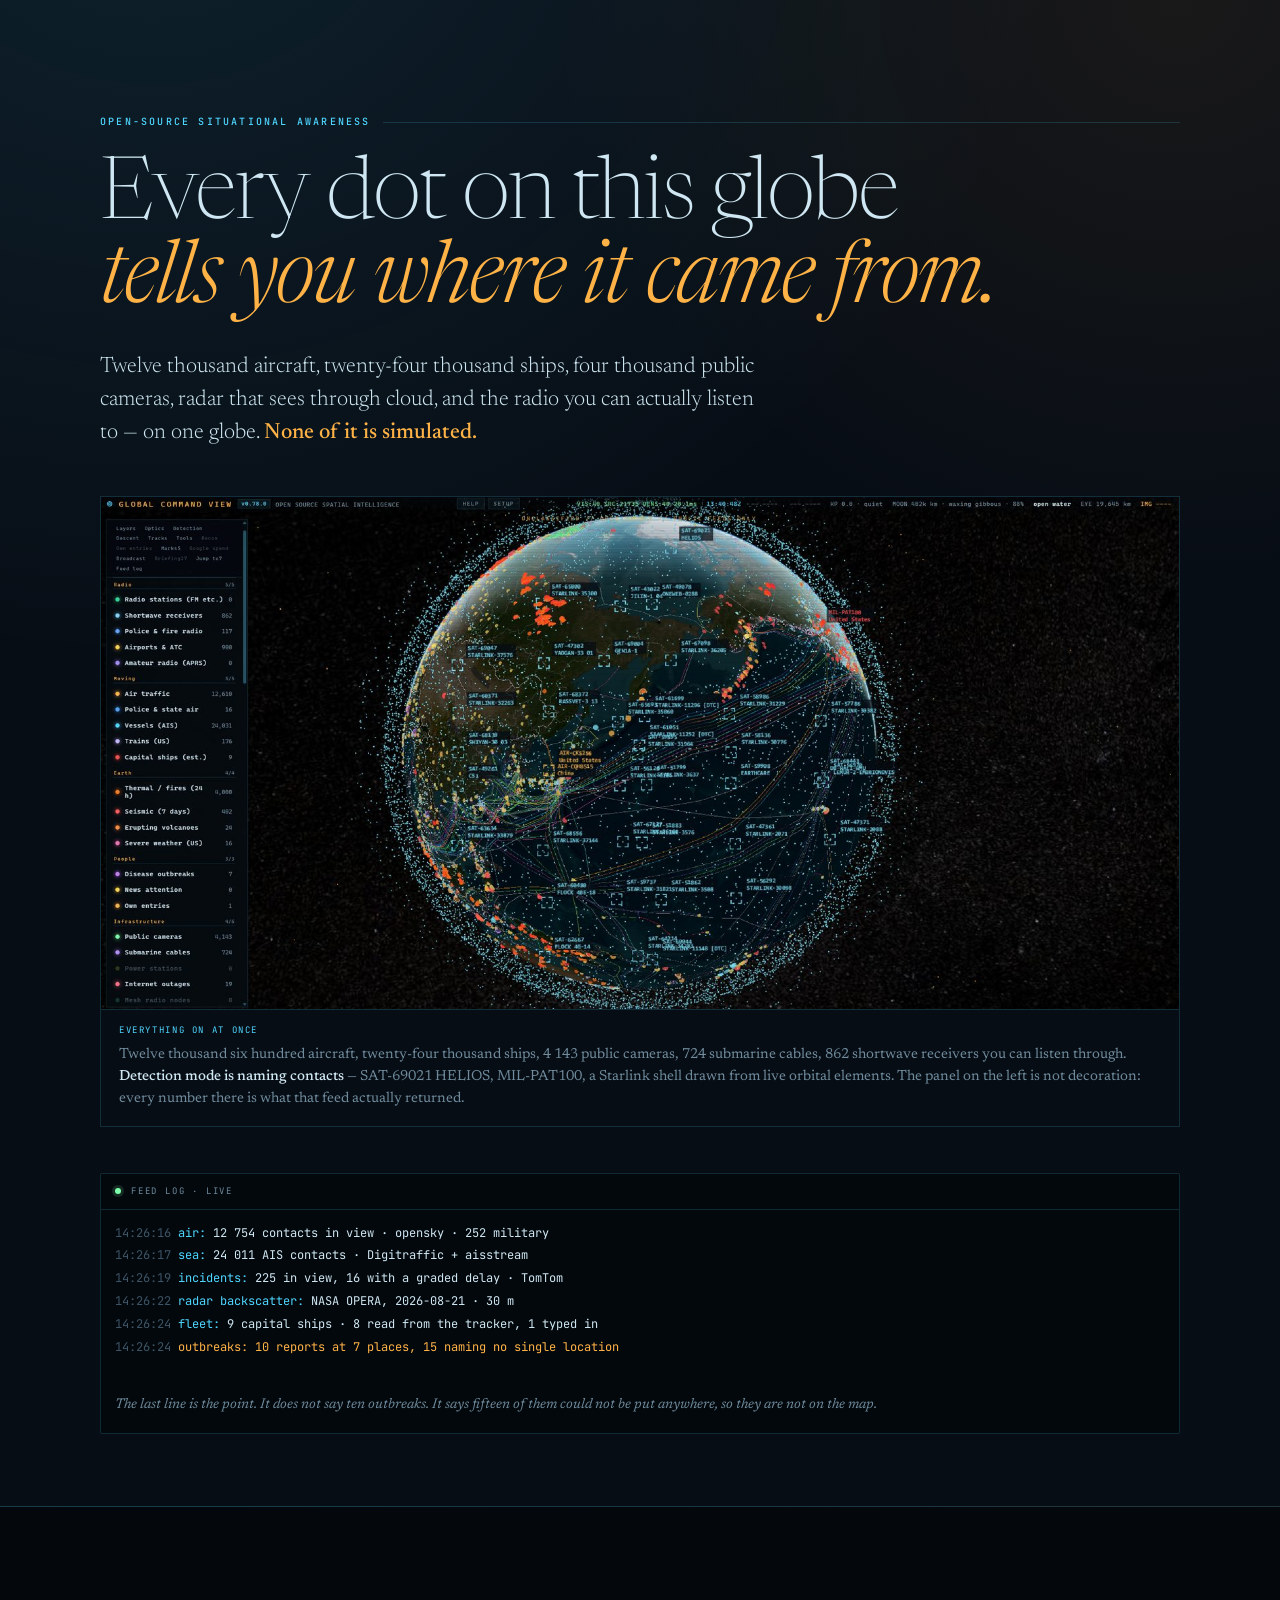
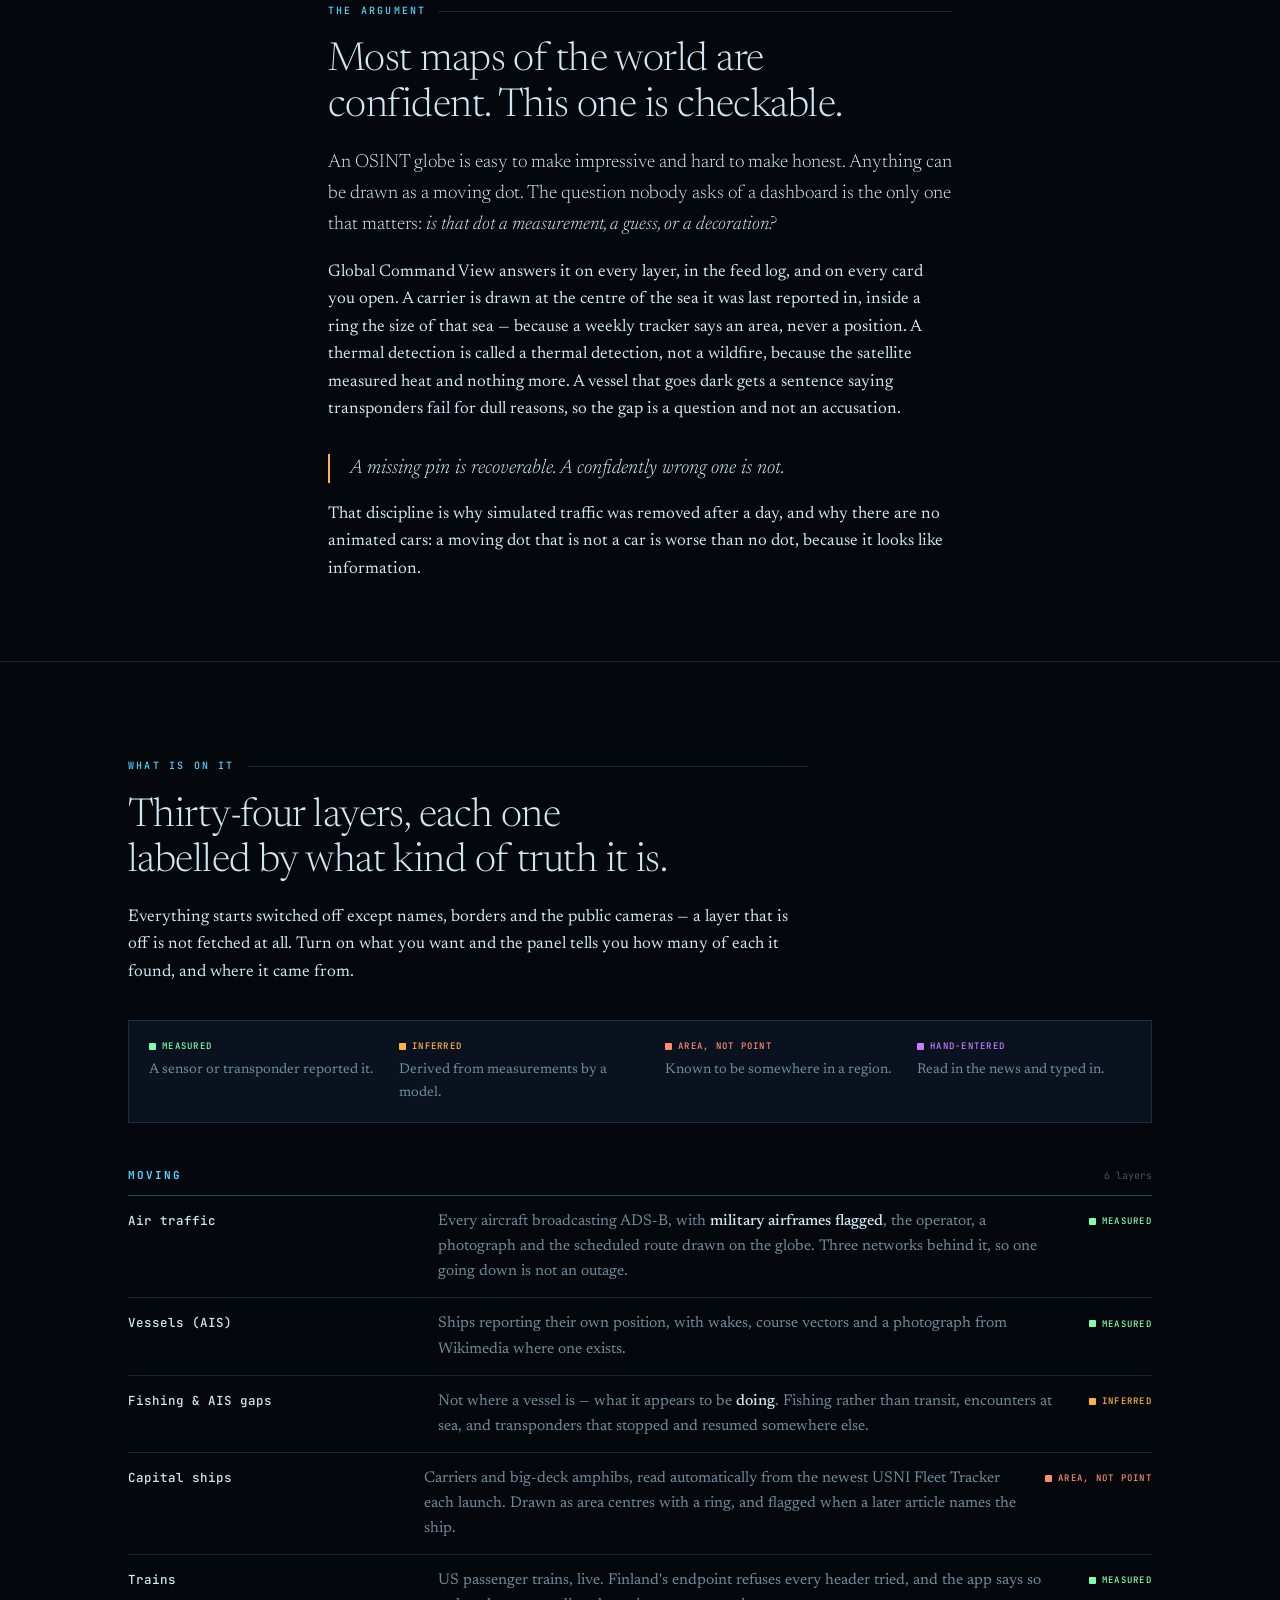
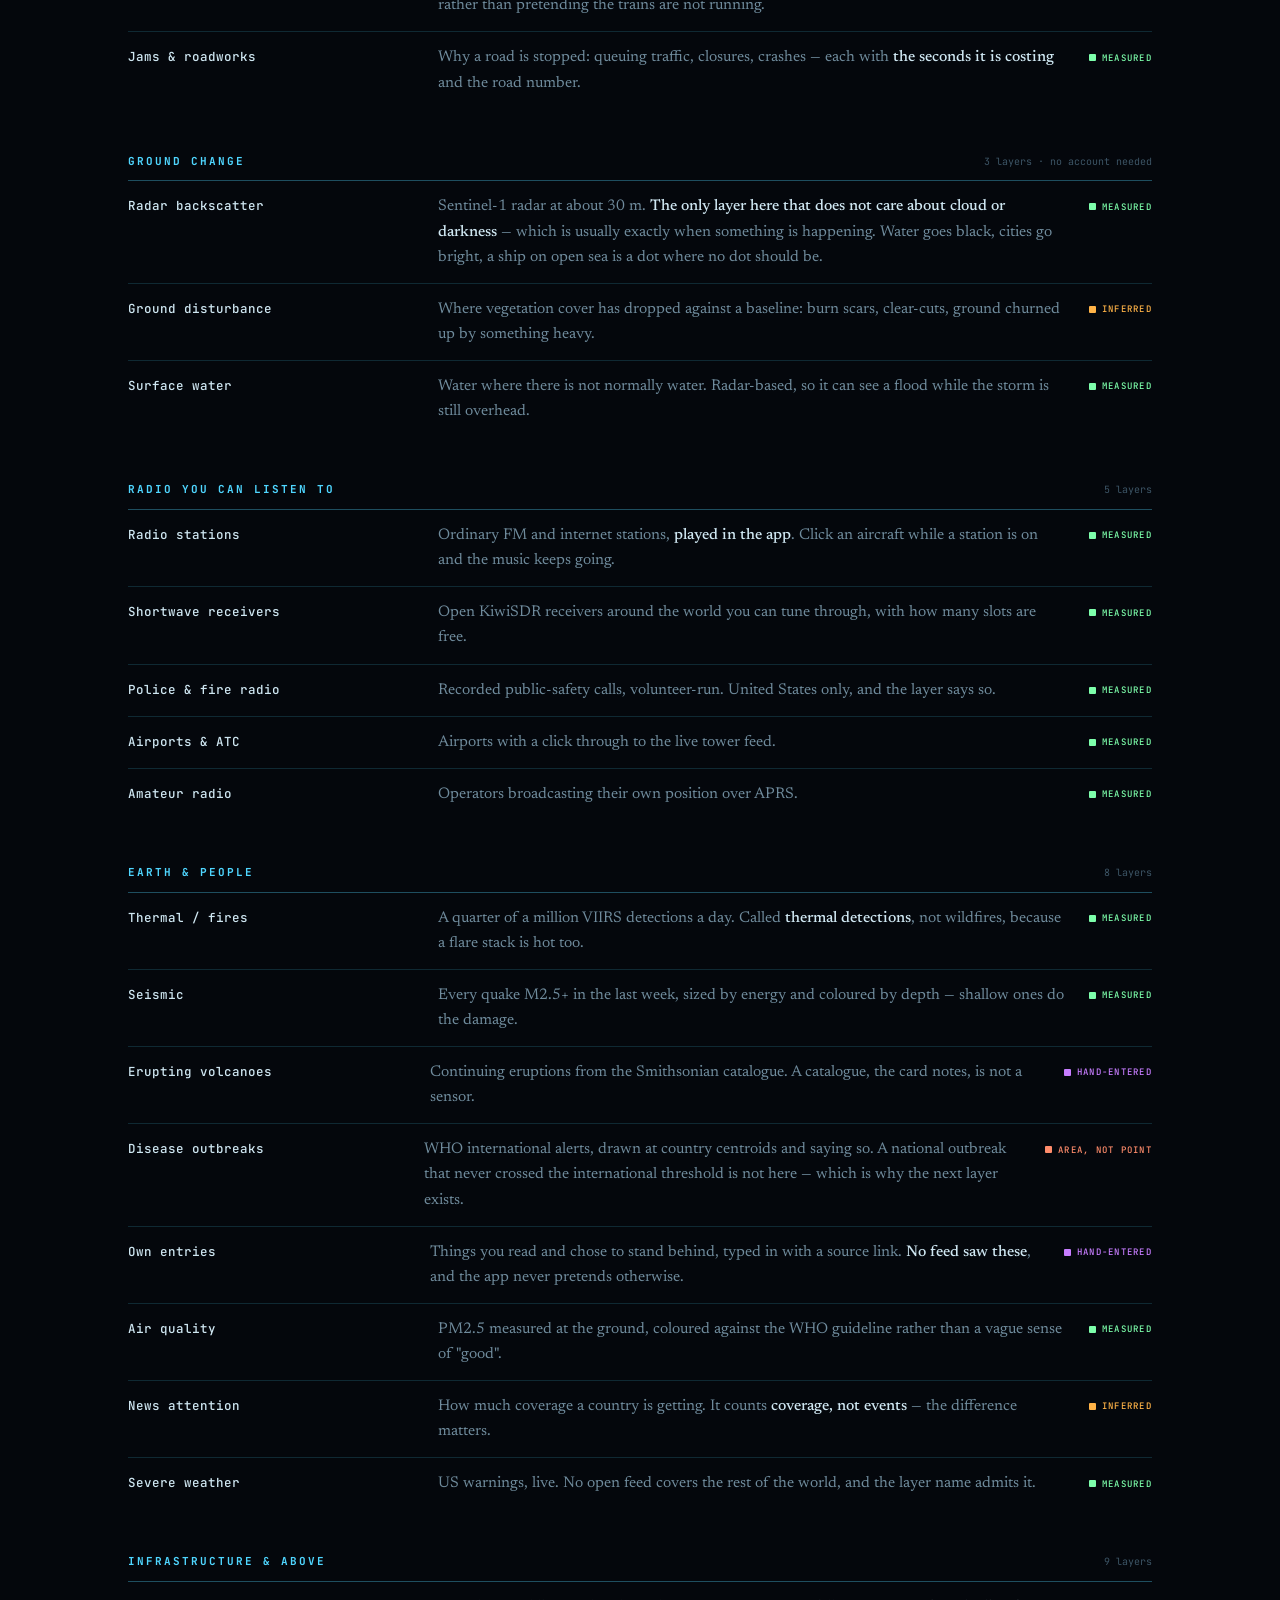
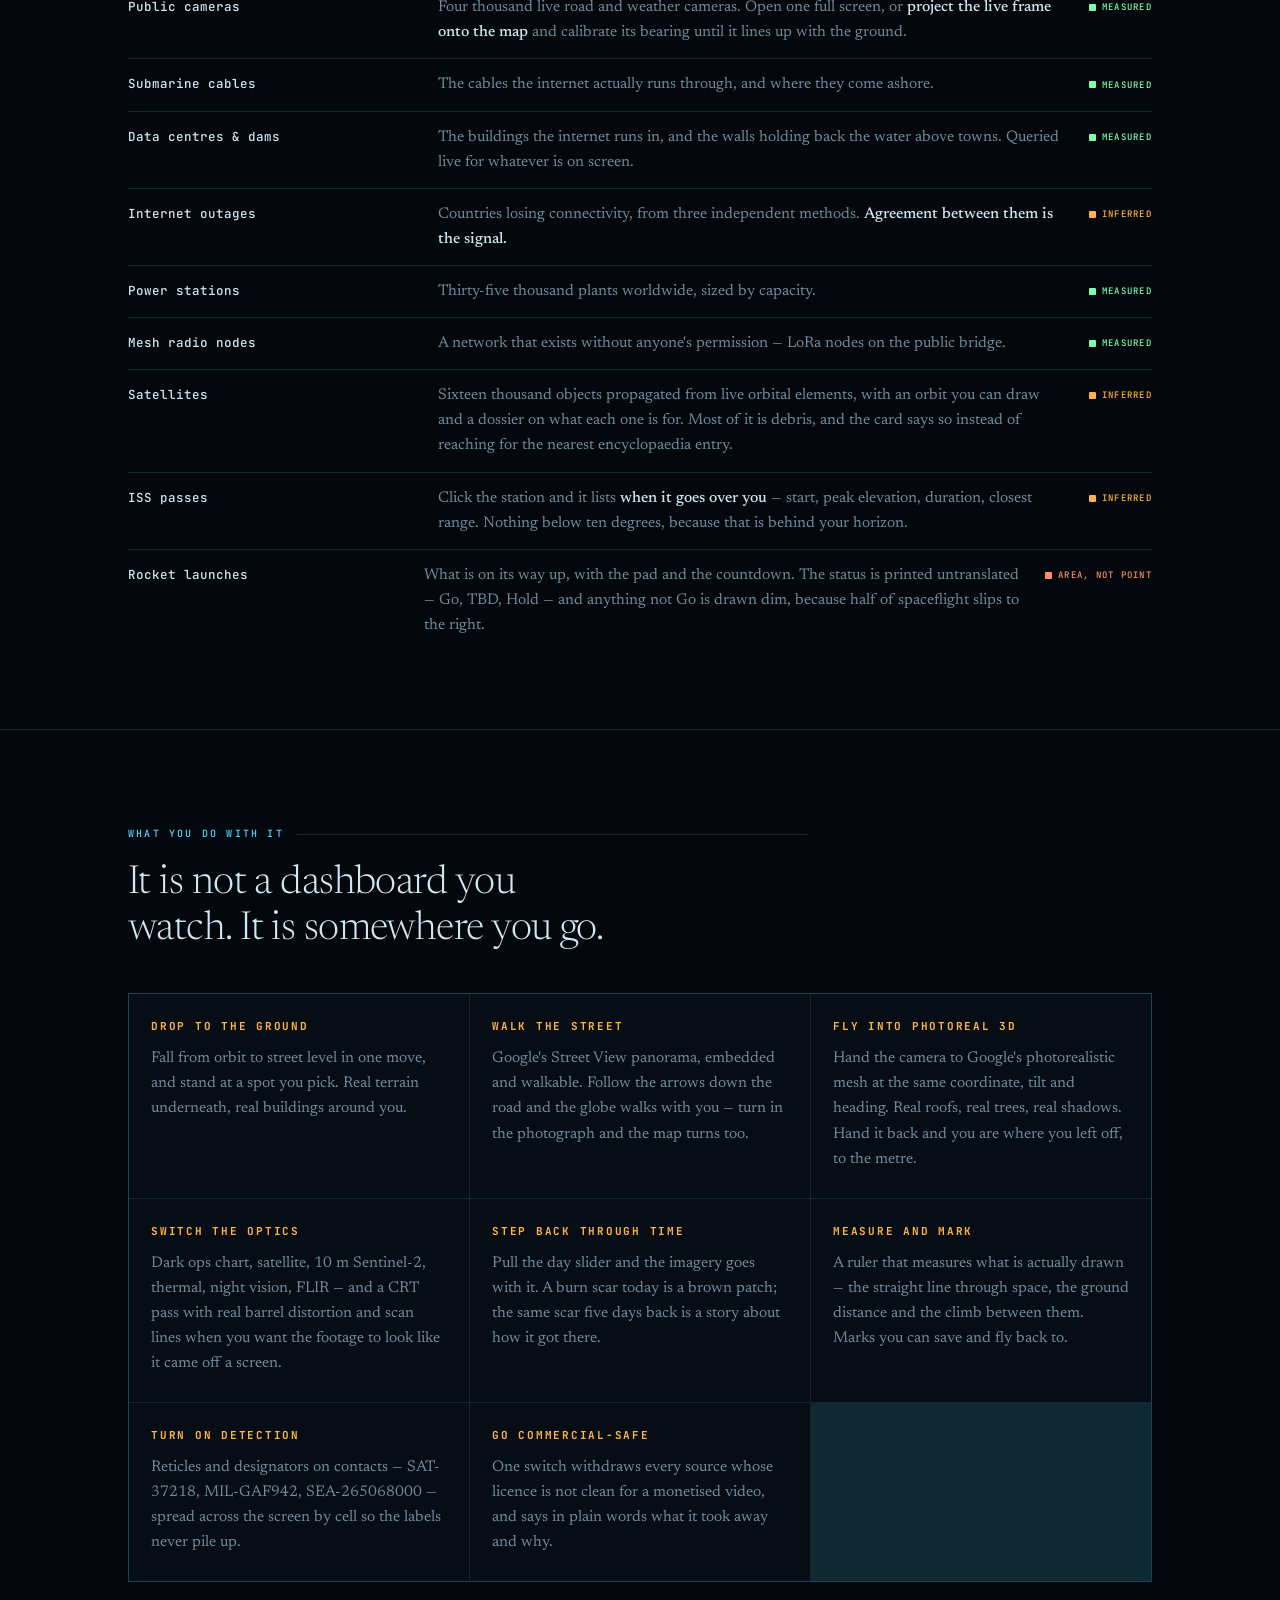
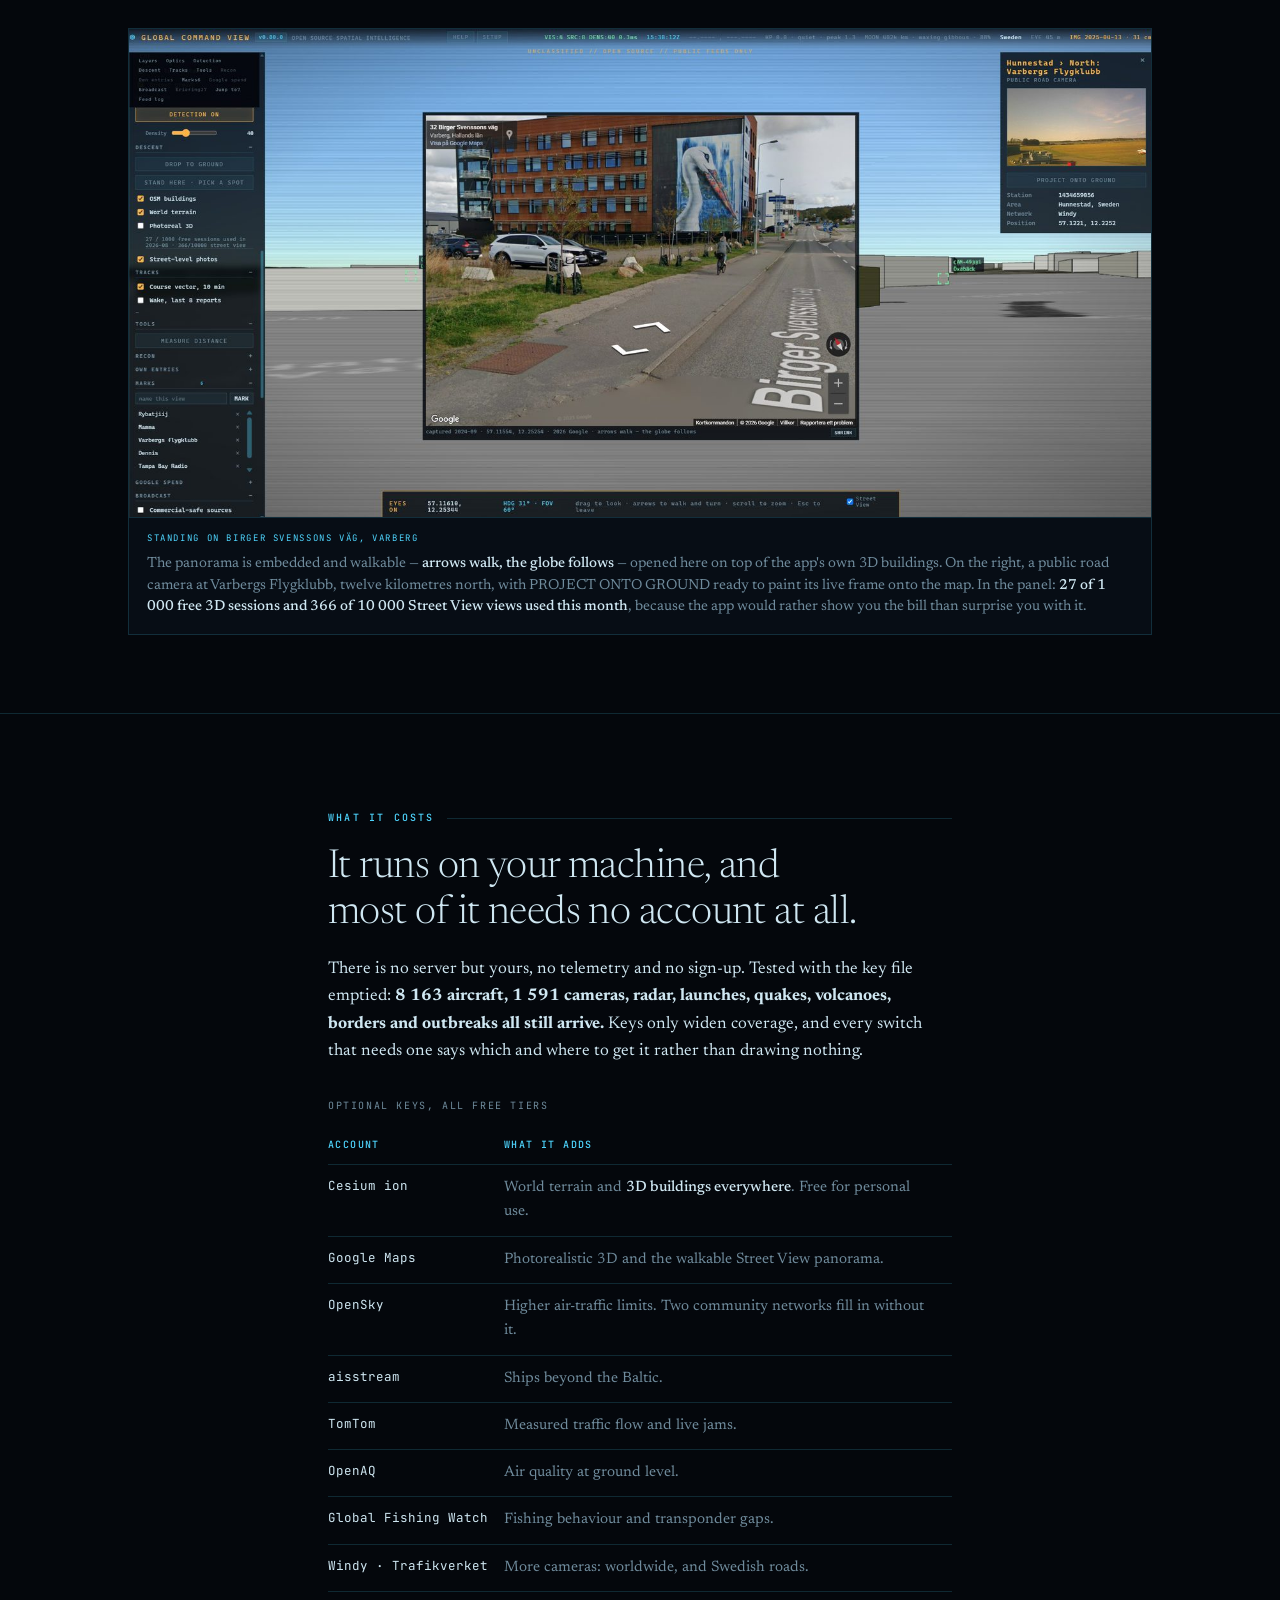
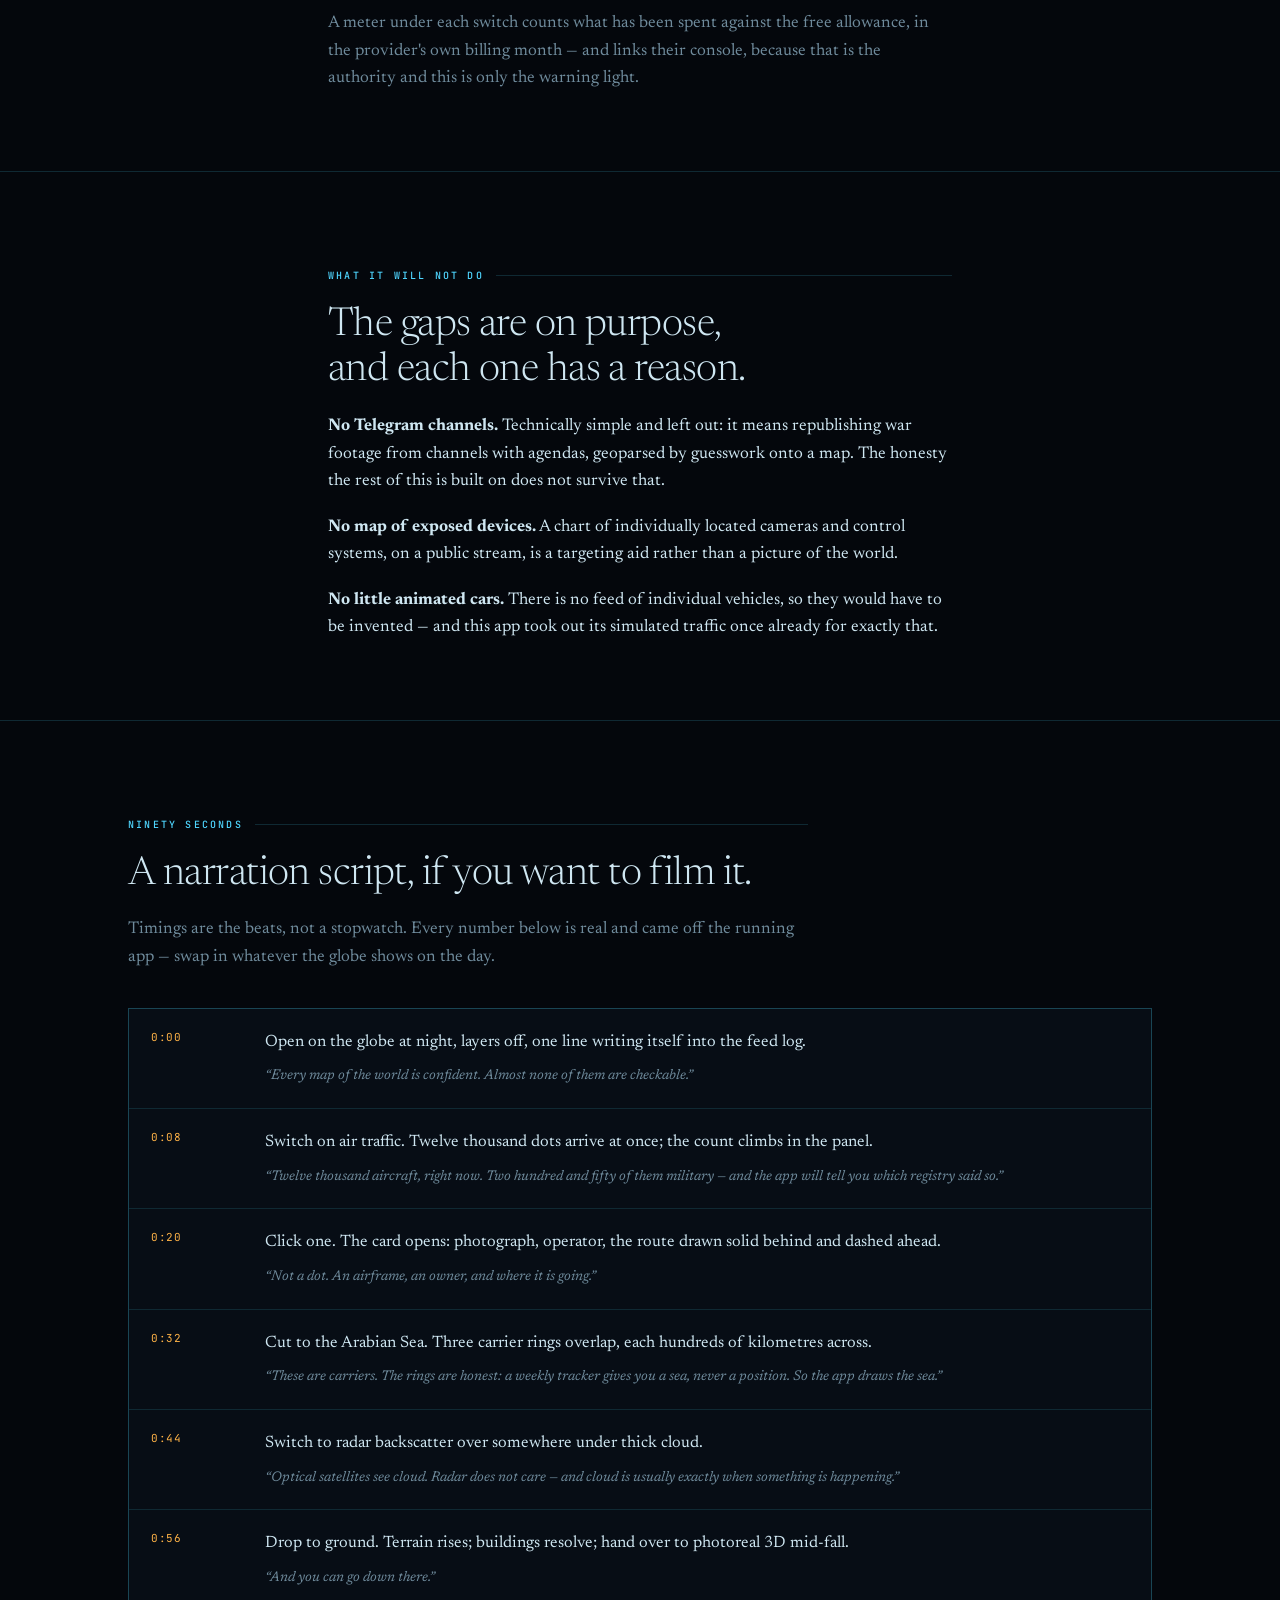
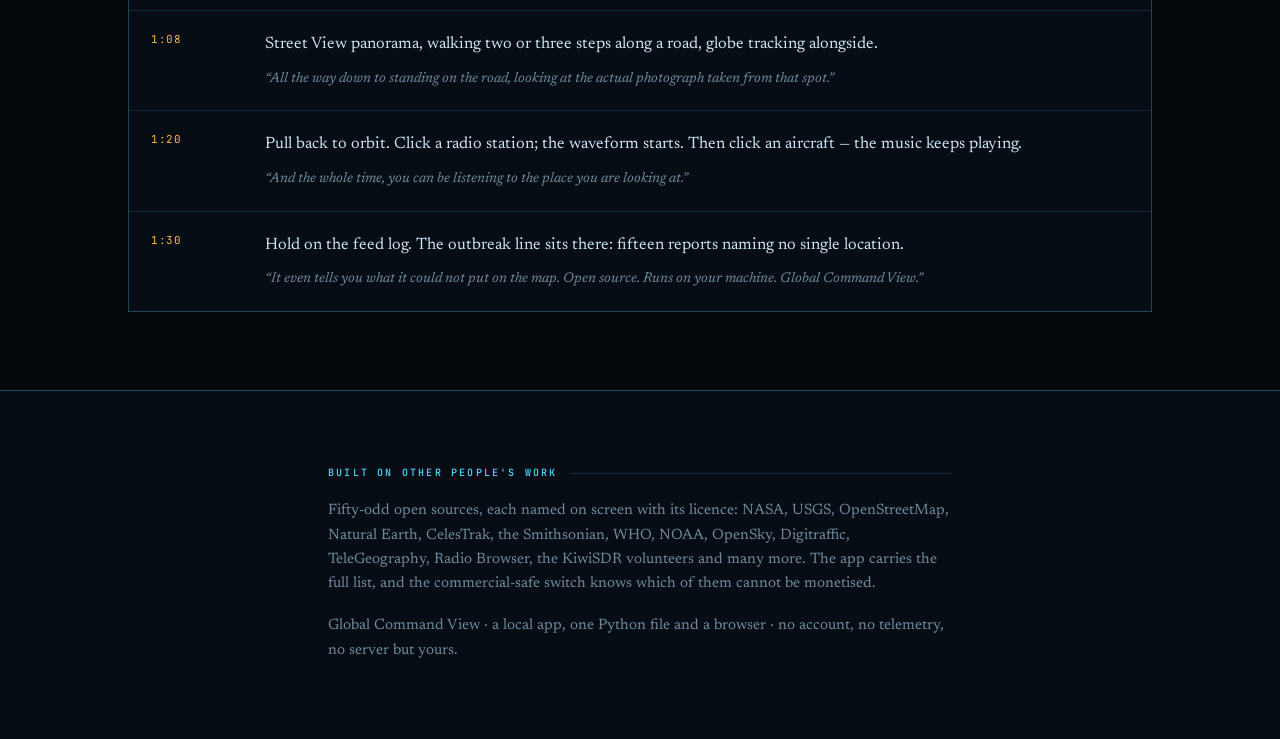
==== Global Command View.html @ ce60579c "Point the About tab at the page beside it The description used to live one folder up. It does not an" ====
<!doctype html>
<html lang="en">
<head>
<meta charset="utf-8">
<meta name="viewport" content="width=device-width, initial-scale=1">
<title>Global Command View</title>
<link rel="preconnect" href="https://fonts.googleapis.com">
<link rel="preconnect" href="https://fonts.gstatic.com" crossorigin>
<link rel="stylesheet" href="https://fonts.googleapis.com/css2?family=JetBrains+Mono:wght@400;500;700&family=Newsreader:ital,opsz,wght@0,6..72,200;0,6..72,400;0,6..72,500;1,6..72,300&display=swap">

<style>
  /* The app's own tokens. This page is the product's voice, so it inherits the
     product's palette rather than inventing one beside it. Deliberately a single
     dark world: Global Command View is a console, and a light rendering of it
     would be a picture of something else. Every colour is painted explicitly, so
     the page holds on any host ground. */
  :root {
    --bg:      #04070c;
    --ground:  #070d15;
    --panel:   #0a1220;
    --ink:     #cfe7f2;
    --dim:     #6f8b9c;
    --faint:   #3d5566;
    --amber:   #ffb347;
    --cyan:    #4fd6ff;
    --line:    rgba(79, 214, 255, 0.16);
    --line-hi: rgba(79, 214, 255, 0.34);

    /* Provenance, which is the whole argument of the app and so of this page. */
    --measured: #7dffab;
    --inferred: #ffb347;
    --estimate: #ff8c6b;
    --typed:    #c77dff;

    --mono: "JetBrains Mono", "SF Mono", Consolas, monospace;
    --serif: "Newsreader", Georgia, "Times New Roman", serif;

    --col: 68ch;
  }

  *, *::before, *::after { box-sizing: border-box; }

  body {
    margin: 0;
    background: var(--bg);
    color: var(--ink);
    font-family: var(--serif);
    font-size: 17px;
    line-height: 1.62;
    -webkit-font-smoothing: antialiased;
  }

  .wrap { max-width: 1080px; margin: 0 auto; padding: 0 28px; }
  .col  { max-width: var(--col); }

  a { color: var(--cyan); text-decoration-color: var(--line-hi); text-underline-offset: 3px; }
  a:focus-visible, button:focus-visible {
    outline: 2px solid var(--amber);
    outline-offset: 3px;
  }

  /* ---------------------------------------------------------------- eyebrow */
  .eyebrow {
    font-family: var(--mono);
    font-size: 10px;
    font-weight: 500;
    letter-spacing: 0.22em;
    text-transform: uppercase;
    color: var(--cyan);
    display: flex;
    align-items: center;
    gap: 12px;
  }
  .eyebrow::after {
    content: "";
    flex: 1;
    height: 1px;
    background: var(--line);
  }

  /* ------------------------------------------------------------------- hero */
  header.hero {
    border-bottom: 1px solid var(--line);
    background:
      radial-gradient(120% 90% at 12% -10%, rgba(79, 214, 255, 0.10), transparent 60%),
      radial-gradient(90% 70% at 92% 0%, rgba(255, 179, 71, 0.07), transparent 55%),
      var(--ground);
  }
  .hero-inner { padding: 96px 0 72px; }

  h1 {
    font-family: var(--serif);
    font-weight: 200;
    font-size: clamp(44px, 8vw, 86px);
    line-height: 0.98;
    letter-spacing: -0.022em;
    margin: 26px 0 0;
    text-wrap: balance;
    color: var(--ink);
  }
  h1 em {
    font-style: italic;
    font-weight: 300;
    color: var(--amber);
  }
  .standfirst {
    margin: 26px 0 0;
    max-width: 56ch;
    font-size: clamp(18px, 2.2vw, 22px);
    font-weight: 300;
    line-height: 1.5;
    color: var(--ink);
  }
  .standfirst strong { font-weight: 500; color: var(--amber); }

  /* The most characteristic thing in this app's world is not the globe. It is
     the feed log underneath it, which says where every number came from. */
  .feed {
    margin: 46px 0 0;
    border: 1px solid var(--line);
    border-radius: 2px;
    background: rgba(4, 7, 12, 0.72);
    font-family: var(--mono);
    font-size: 12px;
    line-height: 1.9;
    overflow-x: auto;
  }
  .feed-head {
    display: flex;
    align-items: center;
    gap: 10px;
    padding: 9px 14px;
    border-bottom: 1px solid var(--line);
    font-size: 9px;
    letter-spacing: 0.2em;
    text-transform: uppercase;
    color: var(--dim);
  }
  .dot {
    width: 6px; height: 6px; border-radius: 50%;
    background: var(--measured);
    box-shadow: 0 0 0 3px rgba(125, 255, 171, 0.14);
  }
  .feed ol { list-style: none; margin: 0; padding: 12px 14px 16px; }
  .feed li { white-space: nowrap; color: var(--ink); }
  .feed .t { color: var(--faint); }
  .feed .k { color: var(--cyan); }
  .feed .warn { color: var(--amber); }
  .feed-note {
    padding: 0 14px 14px;
    font-family: var(--serif);
    font-size: 14px;
    font-style: italic;
    color: var(--dim);
    white-space: normal;
  }

  /* --------------------------------------------------------------- sections */
  section { padding: 78px 0; border-bottom: 1px solid var(--line); }
  section:last-of-type { border-bottom: 0; }

  h2 {
    font-family: var(--serif);
    font-weight: 300;
    font-size: clamp(28px, 4vw, 40px);
    line-height: 1.14;
    letter-spacing: -0.014em;
    margin: 20px 0 0;
    text-wrap: balance;
  }
  h3 {
    font-family: var(--mono);
    font-weight: 700;
    font-size: 11px;
    letter-spacing: 0.18em;
    text-transform: uppercase;
    color: var(--amber);
    margin: 0;
  }
  p { margin: 18px 0 0; }
  p.lede { font-size: 19px; font-weight: 300; }
  .dim { color: var(--dim); }

  blockquote {
    margin: 30px 0 0;
    padding: 0 0 0 20px;
    border-left: 2px solid var(--amber);
    font-size: 20px;
    font-weight: 300;
    font-style: italic;
    line-height: 1.45;
    color: var(--ink);
  }

  /* ------------------------------------------------------------- provenance */
  .tag {
    display: inline-flex;
    align-items: center;
    gap: 6px;
    font-family: var(--mono);
    font-size: 9px;
    font-weight: 500;
    letter-spacing: 0.14em;
    text-transform: uppercase;
    white-space: nowrap;
    color: var(--dim);
  }
  .tag::before {
    content: "";
    width: 7px; height: 7px;
    border-radius: 1px;
    background: currentColor;
    flex: none;
  }
  .tag.measured { color: var(--measured); }
  .tag.inferred { color: var(--inferred); }
  .tag.estimate { color: var(--estimate); }
  .tag.typed    { color: var(--typed); }

  .key-legend {
    display: flex;
    flex-wrap: wrap;
    gap: 10px 26px;
    margin: 34px 0 0;
    padding: 18px 20px;
    border: 1px solid var(--line);
    background: var(--panel);
  }
  .key-legend div { display: flex; flex-direction: column; gap: 5px; }
  .key-legend p { margin: 0; font-size: 14px; color: var(--dim); max-width: 30ch; }

  /* ---------------------------------------------------------------- manifest */
  .group { margin: 44px 0 0; }
  .group-head {
    display: flex;
    align-items: baseline;
    gap: 14px;
    padding: 0 0 10px;
    border-bottom: 1px solid var(--line-hi);
  }
  .group-head h3 { color: var(--cyan); }
  .group-head span {
    font-family: var(--mono);
    font-size: 10px;
    color: var(--faint);
    margin-left: auto;
    font-variant-numeric: tabular-nums;
  }

  ul.rows { list-style: none; margin: 0; padding: 0; }
  ul.rows li {
    display: grid;
    grid-template-columns: minmax(150px, 1.1fr) minmax(0, 2.4fr) auto;
    gap: 8px 22px;
    align-items: baseline;
    padding: 13px 0;
    border-bottom: 1px solid var(--line);
  }
  ul.rows li:last-child { border-bottom: 0; }
  .row-name {
    font-family: var(--mono);
    font-size: 12.5px;
    font-weight: 500;
    color: var(--ink);
  }
  .row-what { font-size: 15.5px; color: var(--dim); }
  .row-what b { font-weight: 500; color: var(--ink); }

  /* ------------------------------------------------------------------ verbs */
  .verbs {
    display: grid;
    grid-template-columns: repeat(auto-fit, minmax(255px, 1fr));
    gap: 1px;
    margin: 40px 0 0;
    background: var(--line);
    border: 1px solid var(--line);
  }
  .verb { background: var(--ground); padding: 24px 22px 26px; }
  .verb h4 {
    font-family: var(--mono);
    font-size: 11px;
    font-weight: 700;
    letter-spacing: 0.16em;
    text-transform: uppercase;
    color: var(--amber);
    margin: 0 0 10px;
  }
  .verb p { margin: 0; font-size: 15.5px; color: var(--dim); }
  .verb p + p { margin-top: 10px; }

  /* ------------------------------------------------------------------ costs */
  table { width: 100%; border-collapse: collapse; margin: 32px 0 0; font-size: 15px; }
  caption {
    text-align: left;
    font-family: var(--mono);
    font-size: 10px;
    letter-spacing: 0.16em;
    text-transform: uppercase;
    color: var(--dim);
    padding: 0 0 12px;
  }
  th, td { text-align: left; padding: 11px 16px 11px 0; border-bottom: 1px solid var(--line); vertical-align: top; }
  th {
    font-family: var(--mono);
    font-size: 10px;
    font-weight: 500;
    letter-spacing: 0.14em;
    text-transform: uppercase;
    color: var(--cyan);
  }
  td:first-child { font-family: var(--mono); font-size: 12.5px; color: var(--ink); white-space: nowrap; }
  td { color: var(--dim); }
  td b { color: var(--ink); font-weight: 500; }
  .scroller { overflow-x: auto; }

  /* ----------------------------------------------------------------- script */
  .script { margin: 36px 0 0; display: flex; flex-direction: column; gap: 1px; background: var(--line); border: 1px solid var(--line); }
  .beat { background: var(--ground); display: grid; grid-template-columns: 92px 1fr; gap: 22px; padding: 20px 22px; }
  .beat-t {
    font-family: var(--mono);
    font-size: 11px;
    color: var(--amber);
    font-variant-numeric: tabular-nums;
    letter-spacing: 0.06em;
  }
  .beat p { margin: 0; font-size: 16.5px; }
  .beat p + p { margin-top: 10px; font-size: 14px; color: var(--dim); font-style: italic; }


  /* ----------------------------------------------------------------- shots */
  figure {
    margin: 46px 0 0;
    border: 1px solid var(--line);
    background: var(--ground);
  }
  figure img {
    display: block;
    width: 100%;
    height: auto;
  }
  figcaption {
    padding: 14px 18px 16px;
    border-top: 1px solid var(--line);
    font-size: 14.5px;
    line-height: 1.5;
    color: var(--dim);
  }
  figcaption b { color: var(--ink); font-weight: 500; }
  figcaption .where {
    display: block;
    font-family: var(--mono);
    font-size: 9px;
    letter-spacing: 0.18em;
    text-transform: uppercase;
    color: var(--cyan);
    margin: 0 0 7px;
  }
  /* ----------------------------------------------------------------- footer */
  footer {
    padding: 56px 0 76px;
    border-top: 1px solid var(--line-hi);
    background: var(--ground);
  }
  footer p { color: var(--dim); font-size: 15px; }

  @media (max-width: 720px) {
    .hero-inner { padding: 64px 0 52px; }
    section { padding: 56px 0; }
    ul.rows li { grid-template-columns: 1fr; gap: 6px; }
    .beat { grid-template-columns: 1fr; gap: 8px; }
  }
  @media (prefers-reduced-motion: no-preference) {
    .dot { animation: pulse 2.6s ease-in-out infinite; }
    @keyframes pulse { 50% { box-shadow: 0 0 0 6px rgba(125, 255, 171, 0.05); } }
  }
</style>
</head>
<body>
<header class="hero">
  <div class="wrap hero-inner">
    <p class="eyebrow">Open-source situational awareness</p>
    <h1>Every dot on this globe <em>tells you where it came from.</em></h1>
    <p class="standfirst">
      Twelve thousand aircraft, twenty-four thousand ships, four thousand public
      cameras, radar that sees through cloud, and the radio you can actually
      listen to — on one globe. <strong>None of it is simulated.</strong>
    </p>


    <figure>
      <img src="[data-uri]" width="1600" height="760"
           alt="Global Command View: the night side of Earth with satellite
                designators, orange fire clusters across Africa and Asia,
                submarine cables drawn as coloured arcs, and the layer panel
                counting each feed.">
      <figcaption>
        <span class="where">Everything on at once</span>
        Twelve thousand six hundred aircraft, twenty-four thousand ships, 4 143
        public cameras, 724 submarine cables, 862 shortwave receivers you can
        listen through. <b>Detection mode is naming contacts</b> &mdash;
        SAT-69021 HELIOS, MIL-PAT100, a Starlink shell drawn from live orbital
        elements. The panel on the left is not decoration: every number there is
        what that feed actually returned.
      </figcaption>
    </figure>

    <div class="feed">
      <div class="feed-head"><span class="dot"></span> Feed log &middot; live</div>
      <ol>
        <li><span class="t">14:26:16</span> <span class="k">air:</span> 12 754 contacts in view · opensky · 252 military</li>
        <li><span class="t">14:26:17</span> <span class="k">sea:</span> 24 011 AIS contacts · Digitraffic + aisstream</li>
        <li><span class="t">14:26:19</span> <span class="k">incidents:</span> 225 in view, 16 with a graded delay · TomTom</li>
        <li><span class="t">14:26:22</span> <span class="k">radar backscatter:</span> NASA OPERA, 2026-08-21 · 30 m</li>
        <li><span class="t">14:26:24</span> <span class="k">fleet:</span> 9 capital ships · 8 read from the tracker, 1 typed in</li>
        <li><span class="t">14:26:24</span> <span class="warn">outbreaks: 10 reports at 7 places, 15 naming no single location</span></li>
      </ol>
      <p class="feed-note">
        The last line is the point. It does not say ten outbreaks. It says fifteen
        of them could not be put anywhere, so they are not on the map.
      </p>
    </div>
  </div>
</header>

<section>
  <div class="wrap col">
    <p class="eyebrow">The argument</p>
    <h2>Most maps of the world are confident. This one is checkable.</h2>
    <p class="lede">
      An OSINT globe is easy to make impressive and hard to make honest. Anything
      can be drawn as a moving dot. The question nobody asks of a dashboard is the
      only one that matters: <em>is that dot a measurement, a guess, or a
      decoration?</em>
    </p>
    <p>
      Global Command View answers it on every layer, in the feed log, and on every
      card you open. A carrier is drawn at the centre of the sea it was last
      reported in, inside a ring the size of that sea — because a weekly tracker
      says an area, never a position. A thermal detection is called a thermal
      detection, not a wildfire, because the satellite measured heat and nothing
      more. A vessel that goes dark gets a sentence saying transponders fail for
      dull reasons, so the gap is a question and not an accusation.
    </p>
    <blockquote>
      A missing pin is recoverable. A confidently wrong one is not.
    </blockquote>
    <p>
      That discipline is why simulated traffic was removed after a day, and why
      there are no animated cars: a moving dot that is not a car is worse than no
      dot, because it looks like information.
    </p>
  </div>
</section>

<section>
  <div class="wrap">
    <div class="col">
      <p class="eyebrow">What is on it</p>
      <h2>Thirty-four layers, each one labelled by what kind of truth it is.</h2>
      <p>
        Everything starts switched off except names, borders and the public
        cameras — a layer that is off is not fetched at all. Turn on what you want
        and the panel tells you how many of each it found, and where it came from.
      </p>
    </div>

    <div class="key-legend">
      <div><span class="tag measured">Measured</span><p>A sensor or transponder reported it.</p></div>
      <div><span class="tag inferred">Inferred</span><p>Derived from measurements by a model.</p></div>
      <div><span class="tag estimate">Area, not point</span><p>Known to be somewhere in a region.</p></div>
      <div><span class="tag typed">Hand-entered</span><p>Read in the news and typed in.</p></div>
    </div>

    <div class="group">
      <div class="group-head"><h3>Moving</h3><span>6 layers</span></div>
      <ul class="rows">
        <li><span class="row-name">Air traffic</span><span class="row-what">Every aircraft broadcasting ADS-B, with <b>military airframes flagged</b>, the operator, a photograph and the scheduled route drawn on the globe. Three networks behind it, so one going down is not an outage.</span><span class="tag measured">Measured</span></li>
        <li><span class="row-name">Vessels (AIS)</span><span class="row-what">Ships reporting their own position, with wakes, course vectors and a photograph from Wikimedia where one exists.</span><span class="tag measured">Measured</span></li>
        <li><span class="row-name">Fishing &amp; AIS gaps</span><span class="row-what">Not where a vessel is — what it appears to be <b>doing</b>. Fishing rather than transit, encounters at sea, and transponders that stopped and resumed somewhere else.</span><span class="tag inferred">Inferred</span></li>
        <li><span class="row-name">Capital ships</span><span class="row-what">Carriers and big-deck amphibs, read automatically from the newest USNI Fleet Tracker each launch. Drawn as area centres with a ring, and flagged when a later article names the ship.</span><span class="tag estimate">Area, not point</span></li>
        <li><span class="row-name">Trains</span><span class="row-what">US passenger trains, live. Finland's endpoint refuses every header tried, and the app says so rather than pretending the trains are not running.</span><span class="tag measured">Measured</span></li>
        <li><span class="row-name">Jams &amp; roadworks</span><span class="row-what">Why a road is stopped: queuing traffic, closures, crashes — each with <b>the seconds it is costing</b> and the road number.</span><span class="tag measured">Measured</span></li>
      </ul>
    </div>

    <div class="group">
      <div class="group-head"><h3>Ground change</h3><span>3 layers · no account needed</span></div>
      <ul class="rows">
        <li><span class="row-name">Radar backscatter</span><span class="row-what">Sentinel-1 radar at about 30 m. <b>The only layer here that does not care about cloud or darkness</b> — which is usually exactly when something is happening. Water goes black, cities go bright, a ship on open sea is a dot where no dot should be.</span><span class="tag measured">Measured</span></li>
        <li><span class="row-name">Ground disturbance</span><span class="row-what">Where vegetation cover has dropped against a baseline: burn scars, clear-cuts, ground churned up by something heavy.</span><span class="tag inferred">Inferred</span></li>
        <li><span class="row-name">Surface water</span><span class="row-what">Water where there is not normally water. Radar-based, so it can see a flood while the storm is still overhead.</span><span class="tag measured">Measured</span></li>
      </ul>
    </div>

    <div class="group">
      <div class="group-head"><h3>Radio you can listen to</h3><span>5 layers</span></div>
      <ul class="rows">
        <li><span class="row-name">Radio stations</span><span class="row-what">Ordinary FM and internet stations, <b>played in the app</b>. Click an aircraft while a station is on and the music keeps going.</span><span class="tag measured">Measured</span></li>
        <li><span class="row-name">Shortwave receivers</span><span class="row-what">Open KiwiSDR receivers around the world you can tune through, with how many slots are free.</span><span class="tag measured">Measured</span></li>
        <li><span class="row-name">Police &amp; fire radio</span><span class="row-what">Recorded public-safety calls, volunteer-run. United States only, and the layer says so.</span><span class="tag measured">Measured</span></li>
        <li><span class="row-name">Airports &amp; ATC</span><span class="row-what">Airports with a click through to the live tower feed.</span><span class="tag measured">Measured</span></li>
        <li><span class="row-name">Amateur radio</span><span class="row-what">Operators broadcasting their own position over APRS.</span><span class="tag measured">Measured</span></li>
      </ul>
    </div>

    <div class="group">
      <div class="group-head"><h3>Earth &amp; people</h3><span>8 layers</span></div>
      <ul class="rows">
        <li><span class="row-name">Thermal / fires</span><span class="row-what">A quarter of a million VIIRS detections a day. Called <b>thermal detections</b>, not wildfires, because a flare stack is hot too.</span><span class="tag measured">Measured</span></li>
        <li><span class="row-name">Seismic</span><span class="row-what">Every quake M2.5+ in the last week, sized by energy and coloured by depth — shallow ones do the damage.</span><span class="tag measured">Measured</span></li>
        <li><span class="row-name">Erupting volcanoes</span><span class="row-what">Continuing eruptions from the Smithsonian catalogue. A catalogue, the card notes, is not a sensor.</span><span class="tag typed">Hand-entered</span></li>
        <li><span class="row-name">Disease outbreaks</span><span class="row-what">WHO international alerts, drawn at country centroids and saying so. A national outbreak that never crossed the international threshold is not here — which is why the next layer exists.</span><span class="tag estimate">Area, not point</span></li>
        <li><span class="row-name">Own entries</span><span class="row-what">Things you read and chose to stand behind, typed in with a source link. <b>No feed saw these</b>, and the app never pretends otherwise.</span><span class="tag typed">Hand-entered</span></li>
        <li><span class="row-name">Air quality</span><span class="row-what">PM2.5 measured at the ground, coloured against the WHO guideline rather than a vague sense of "good".</span><span class="tag measured">Measured</span></li>
        <li><span class="row-name">News attention</span><span class="row-what">How much coverage a country is getting. It counts <b>coverage, not events</b> — the difference matters.</span><span class="tag inferred">Inferred</span></li>
        <li><span class="row-name">Severe weather</span><span class="row-what">US warnings, live. No open feed covers the rest of the world, and the layer name admits it.</span><span class="tag measured">Measured</span></li>
      </ul>
    </div>

    <div class="group">
      <div class="group-head"><h3>Infrastructure &amp; above</h3><span>9 layers</span></div>
      <ul class="rows">
        <li><span class="row-name">Public cameras</span><span class="row-what">Four thousand live road and weather cameras. Open one full screen, or <b>project the live frame onto the map</b> and calibrate its bearing until it lines up with the ground.</span><span class="tag measured">Measured</span></li>
        <li><span class="row-name">Submarine cables</span><span class="row-what">The cables the internet actually runs through, and where they come ashore.</span><span class="tag measured">Measured</span></li>
        <li><span class="row-name">Data centres &amp; dams</span><span class="row-what">The buildings the internet runs in, and the walls holding back the water above towns. Queried live for whatever is on screen.</span><span class="tag measured">Measured</span></li>
        <li><span class="row-name">Internet outages</span><span class="row-what">Countries losing connectivity, from three independent methods. <b>Agreement between them is the signal.</b></span><span class="tag inferred">Inferred</span></li>
        <li><span class="row-name">Power stations</span><span class="row-what">Thirty-five thousand plants worldwide, sized by capacity.</span><span class="tag measured">Measured</span></li>
        <li><span class="row-name">Mesh radio nodes</span><span class="row-what">A network that exists without anyone's permission — LoRa nodes on the public bridge.</span><span class="tag measured">Measured</span></li>
        <li><span class="row-name">Satellites</span><span class="row-what">Sixteen thousand objects propagated from live orbital elements, with an orbit you can draw and a dossier on what each one is for. Most of it is debris, and the card says so instead of reaching for the nearest encyclopaedia entry.</span><span class="tag inferred">Inferred</span></li>
        <li><span class="row-name">ISS passes</span><span class="row-what">Click the station and it lists <b>when it goes over you</b> — start, peak elevation, duration, closest range. Nothing below ten degrees, because that is behind your horizon.</span><span class="tag inferred">Inferred</span></li>
        <li><span class="row-name">Rocket launches</span><span class="row-what">What is on its way up, with the pad and the countdown. The status is printed untranslated — Go, TBD, Hold — and anything not Go is drawn dim, because half of spaceflight slips to the right.</span><span class="tag estimate">Area, not point</span></li>
      </ul>
    </div>
  </div>
</section>

<section>
  <div class="wrap">
    <div class="col">
      <p class="eyebrow">What you do with it</p>
      <h2>It is not a dashboard you watch. It is somewhere you go.</h2>
    </div>

    <div class="verbs">
      <div class="verb">
        <h4>Drop to the ground</h4>
        <p>Fall from orbit to street level in one move, and stand at a spot you pick. Real terrain underneath, real buildings around you.</p>
      </div>
      <div class="verb">
        <h4>Walk the street</h4>
        <p>Google's Street View panorama, embedded and walkable. Follow the arrows down the road and the globe walks with you — turn in the photograph and the map turns too.</p>
      </div>
      <div class="verb">
        <h4>Fly into photoreal 3D</h4>
        <p>Hand the camera to Google's photorealistic mesh at the same coordinate, tilt and heading. Real roofs, real trees, real shadows. Hand it back and you are where you left off, to the metre.</p>
      </div>
      <div class="verb">
        <h4>Switch the optics</h4>
        <p>Dark ops chart, satellite, 10 m Sentinel-2, thermal, night vision, FLIR — and a CRT pass with real barrel distortion and scan lines when you want the footage to look like it came off a screen.</p>
      </div>
      <div class="verb">
        <h4>Step back through time</h4>
        <p>Pull the day slider and the imagery goes with it. A burn scar today is a brown patch; the same scar five days back is a story about how it got there.</p>
      </div>
      <div class="verb">
        <h4>Measure and mark</h4>
        <p>A ruler that measures what is actually drawn — the straight line through space, the ground distance and the climb between them. Marks you can save and fly back to.</p>
      </div>
      <div class="verb">
        <h4>Turn on detection</h4>
        <p>Reticles and designators on contacts — <span class="dim">SAT-37218, MIL-GAF942, SEA-265068000</span> — spread across the screen by cell so the labels never pile up.</p>
      </div>
      <div class="verb">
        <h4>Go commercial-safe</h4>
        <p>One switch withdraws every source whose licence is not clean for a monetised video, and says in plain words what it took away and why.</p>
      </div>
    </div>

    <figure>
      <img src="[data-uri]" width="1600" height="764"
           alt="A Street View panorama of Birger Svenssons vag in Varberg,
                Sweden, opened over the globe's own 3D buildings, with a public
                road camera card beside it and the free-tier meters visible in
                the panel.">
      <figcaption>
        <span class="where">Standing on Birger Svenssons v&auml;g, Varberg</span>
        The panorama is embedded and walkable &mdash; <b>arrows walk, the globe
        follows</b> &mdash; opened here on top of the app's own 3D buildings. On
        the right, a public road camera at Varbergs Flygklubb, twelve kilometres
        north, with PROJECT ONTO GROUND ready to paint its live frame onto the
        map. In the panel: <b>27 of 1 000 free 3D sessions and 366 of 10 000
        Street View views used this month</b>, because the app would rather show
        you the bill than surprise you with it.
      </figcaption>
    </figure>
  </div>
</section>

<section>
  <div class="wrap col">
    <p class="eyebrow">What it costs</p>
    <h2>It runs on your machine, and most of it needs no account at all.</h2>
    <p>
      There is no server but yours, no telemetry and no sign-up. Tested with the
      key file emptied: <b>8 163 aircraft, 1 591 cameras, radar, launches, quakes,
      volcanoes, borders and outbreaks all still arrive.</b> Keys only widen
      coverage, and every switch that needs one says which and where to get it
      rather than drawing nothing.
    </p>
    <div class="scroller">
      <table>
        <caption>Optional keys, all free tiers</caption>
        <thead>
          <tr><th scope="col">Account</th><th scope="col">What it adds</th></tr>
        </thead>
        <tbody>
          <tr><td>Cesium ion</td><td>World terrain and <b>3D buildings everywhere</b>. Free for personal use.</td></tr>
          <tr><td>Google Maps</td><td>Photorealistic 3D and the walkable Street View panorama.</td></tr>
          <tr><td>OpenSky</td><td>Higher air-traffic limits. Two community networks fill in without it.</td></tr>
          <tr><td>aisstream</td><td>Ships beyond the Baltic.</td></tr>
          <tr><td>TomTom</td><td>Measured traffic flow and live jams.</td></tr>
          <tr><td>OpenAQ</td><td>Air quality at ground level.</td></tr>
          <tr><td>Global Fishing Watch</td><td>Fishing behaviour and transponder gaps.</td></tr>
          <tr><td>Windy · Trafikverket</td><td>More cameras: worldwide, and Swedish roads.</td></tr>
        </tbody>
      </table>
    </div>
    <p class="dim">
      A meter under each switch counts what has been spent against the free
      allowance, in the provider's own billing month — and links their console,
      because that is the authority and this is only the warning light.
    </p>
  </div>
</section>

<section>
  <div class="wrap col">
    <p class="eyebrow">What it will not do</p>
    <h2>The gaps are on purpose, and each one has a reason.</h2>
    <p>
      <b>No Telegram channels.</b> Technically simple and left out: it means
      republishing war footage from channels with agendas, geoparsed by guesswork
      onto a map. The honesty the rest of this is built on does not survive that.
    </p>
    <p>
      <b>No map of exposed devices.</b> A chart of individually located cameras
      and control systems, on a public stream, is a targeting aid rather than a
      picture of the world.
    </p>
    <p>
      <b>No little animated cars.</b> There is no feed of individual vehicles, so
      they would have to be invented — and this app took out its simulated traffic
      once already for exactly that.
    </p>
  </div>
</section>

<section>
  <div class="wrap">
    <div class="col">
      <p class="eyebrow">Ninety seconds</p>
      <h2>A narration script, if you want to film it.</h2>
      <p class="dim">
        Timings are the beats, not a stopwatch. Every number below is real and
        came off the running app — swap in whatever the globe shows on the day.
      </p>
    </div>

    <div class="script">
      <div class="beat">
        <div class="beat-t">0:00</div>
        <div>
          <p>Open on the globe at night, layers off, one line writing itself into the feed log.</p>
          <p>“Every map of the world is confident. Almost none of them are checkable.”</p>
        </div>
      </div>
      <div class="beat">
        <div class="beat-t">0:08</div>
        <div>
          <p>Switch on air traffic. Twelve thousand dots arrive at once; the count climbs in the panel.</p>
          <p>“Twelve thousand aircraft, right now. Two hundred and fifty of them military — and the app will tell you which registry said so.”</p>
        </div>
      </div>
      <div class="beat">
        <div class="beat-t">0:20</div>
        <div>
          <p>Click one. The card opens: photograph, operator, the route drawn solid behind and dashed ahead.</p>
          <p>“Not a dot. An airframe, an owner, and where it is going.”</p>
        </div>
      </div>
      <div class="beat">
        <div class="beat-t">0:32</div>
        <div>
          <p>Cut to the Arabian Sea. Three carrier rings overlap, each hundreds of kilometres across.</p>
          <p>“These are carriers. The rings are honest: a weekly tracker gives you a sea, never a position. So the app draws the sea.”</p>
        </div>
      </div>
      <div class="beat">
        <div class="beat-t">0:44</div>
        <div>
          <p>Switch to radar backscatter over somewhere under thick cloud.</p>
          <p>“Optical satellites see cloud. Radar does not care — and cloud is usually exactly when something is happening.”</p>
        </div>
      </div>
      <div class="beat">
        <div class="beat-t">0:56</div>
        <div>
          <p>Drop to ground. Terrain rises; buildings resolve; hand over to photoreal 3D mid-fall.</p>
          <p>“And you can go down there.”</p>
        </div>
      </div>
      <div class="beat">
        <div class="beat-t">1:08</div>
        <div>
          <p>Street View panorama, walking two or three steps along a road, globe tracking alongside.</p>
          <p>“All the way down to standing on the road, looking at the actual photograph taken from that spot.”</p>
        </div>
      </div>
      <div class="beat">
        <div class="beat-t">1:20</div>
        <div>
          <p>Pull back to orbit. Click a radio station; the waveform starts. Then click an aircraft — the music keeps playing.</p>
          <p>“And the whole time, you can be listening to the place you are looking at.”</p>
        </div>
      </div>
      <div class="beat">
        <div class="beat-t">1:30</div>
        <div>
          <p>Hold on the feed log. The outbreak line sits there: fifteen reports naming no single location.</p>
          <p>“It even tells you what it could not put on the map. Open source. Runs on your machine. Global Command View.”</p>
        </div>
      </div>
    </div>
  </div>
</section>

<footer>
  <div class="wrap col">
    <p class="eyebrow">Built on other people's work</p>
    <p>
      Fifty-odd open sources, each named on screen with its licence: NASA, USGS,
      OpenStreetMap, Natural Earth, CelesTrak, the Smithsonian, WHO, NOAA,
      OpenSky, Digitraffic, TeleGeography, Radio Browser, the KiwiSDR volunteers
      and many more. The app carries the full list, and the commercial-safe switch
      knows which of them cannot be monetised.
    </p>
    <p class="dim">
      Global Command View · a local app, one Python file and a browser · no
      account, no telemetry, no server but yours.
    </p>
  </div>
</footer>
</body>
</html>
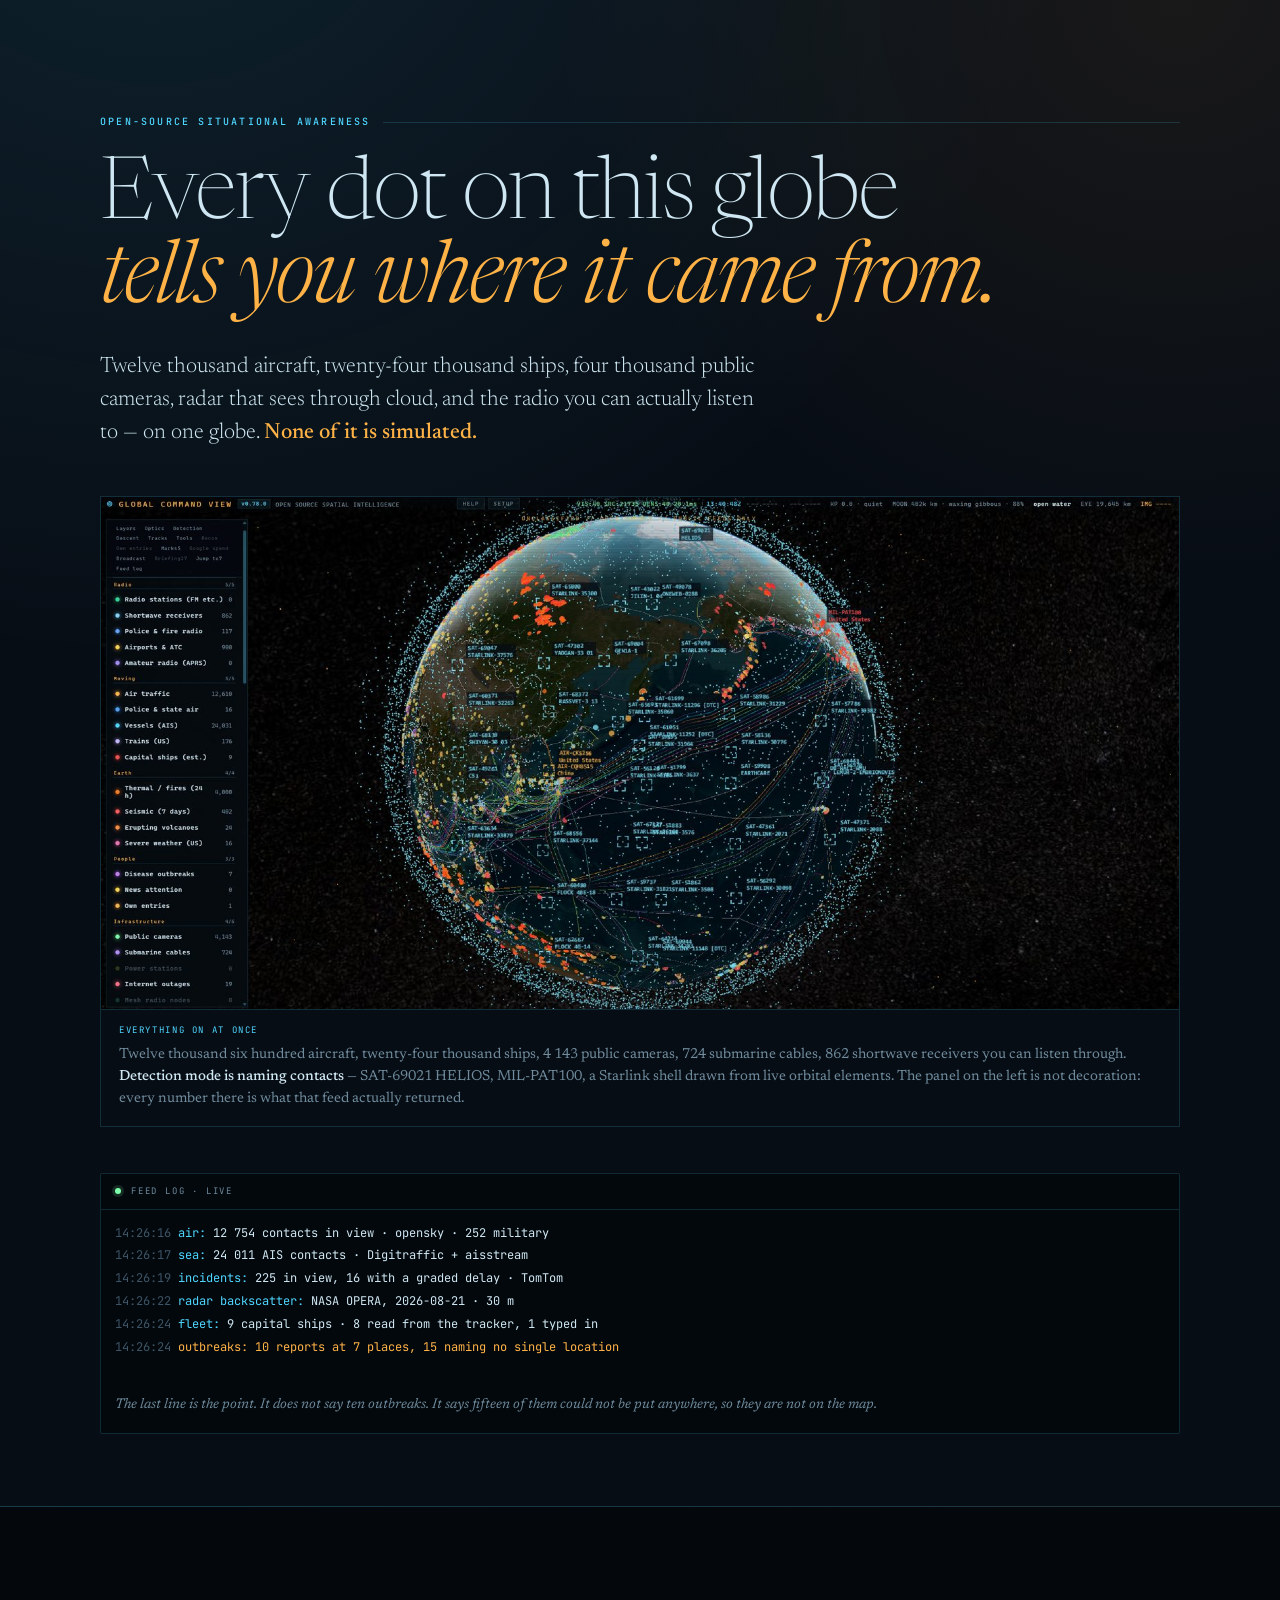
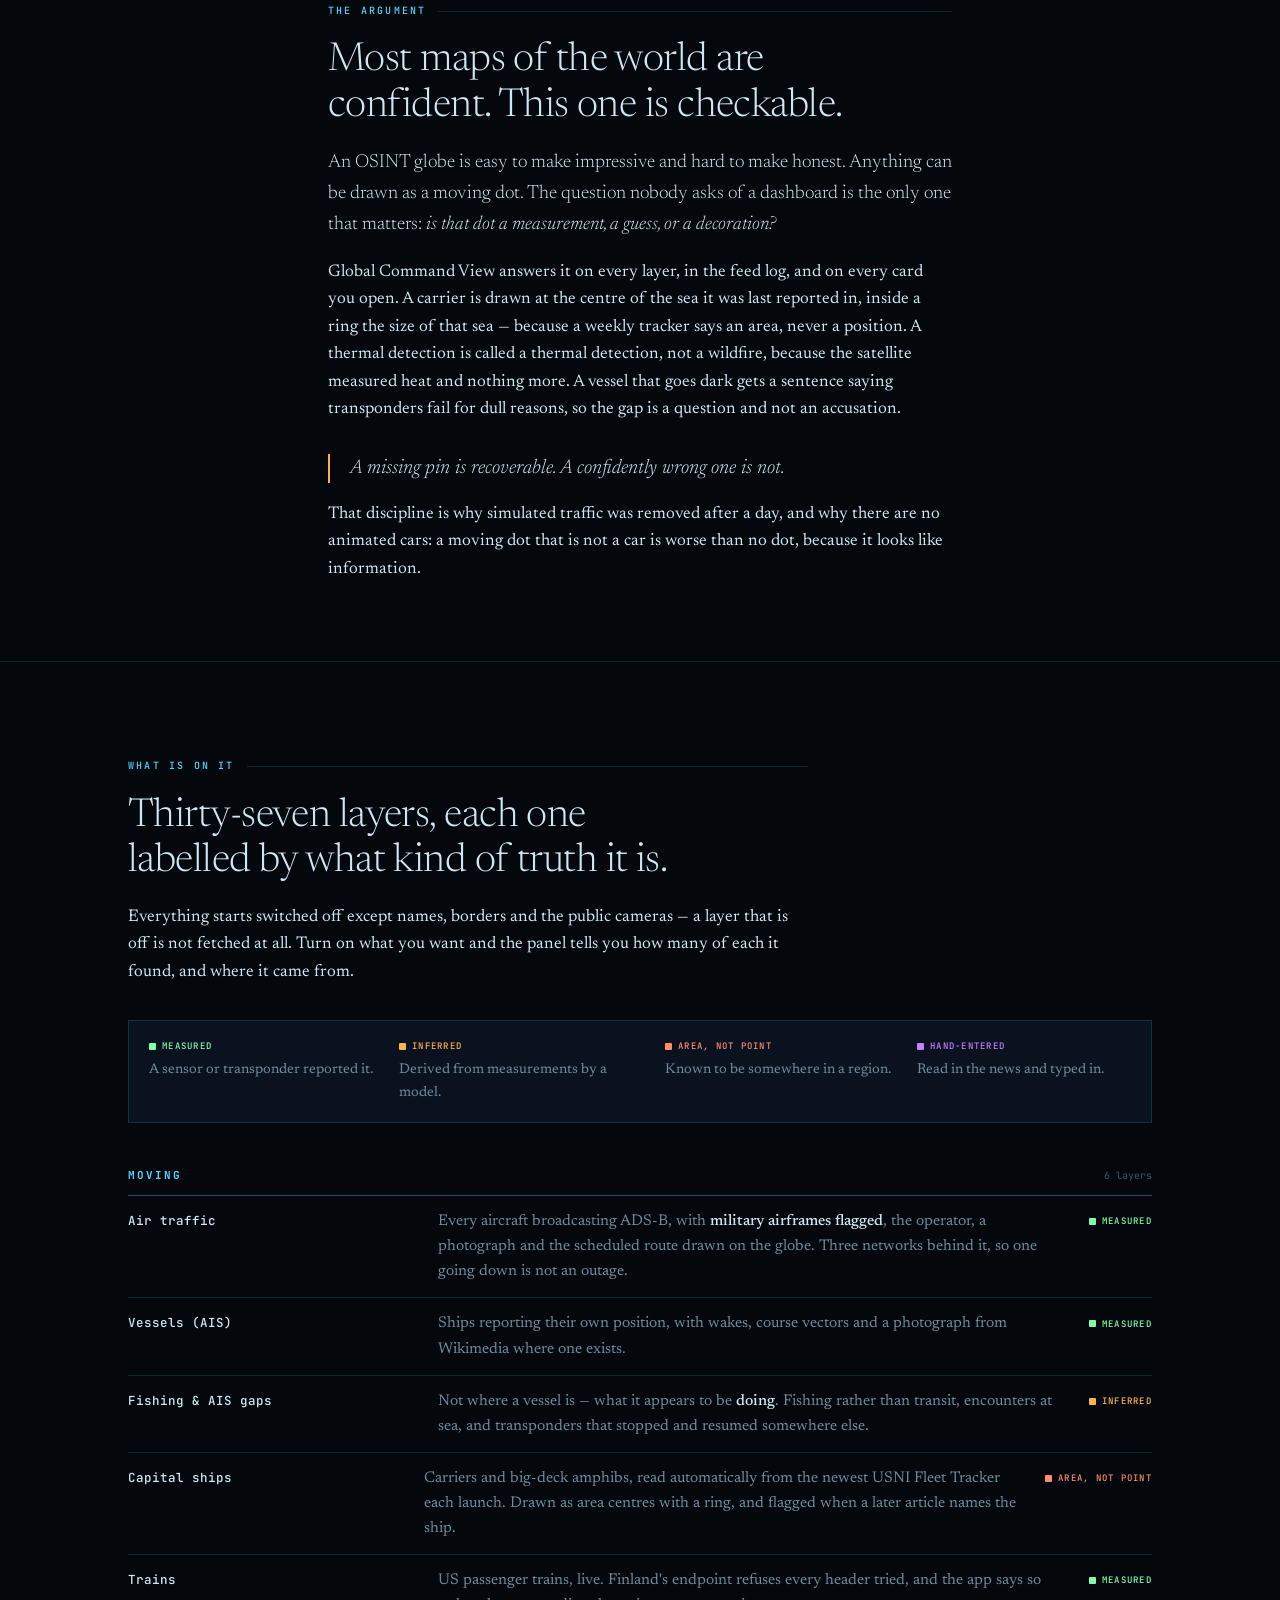
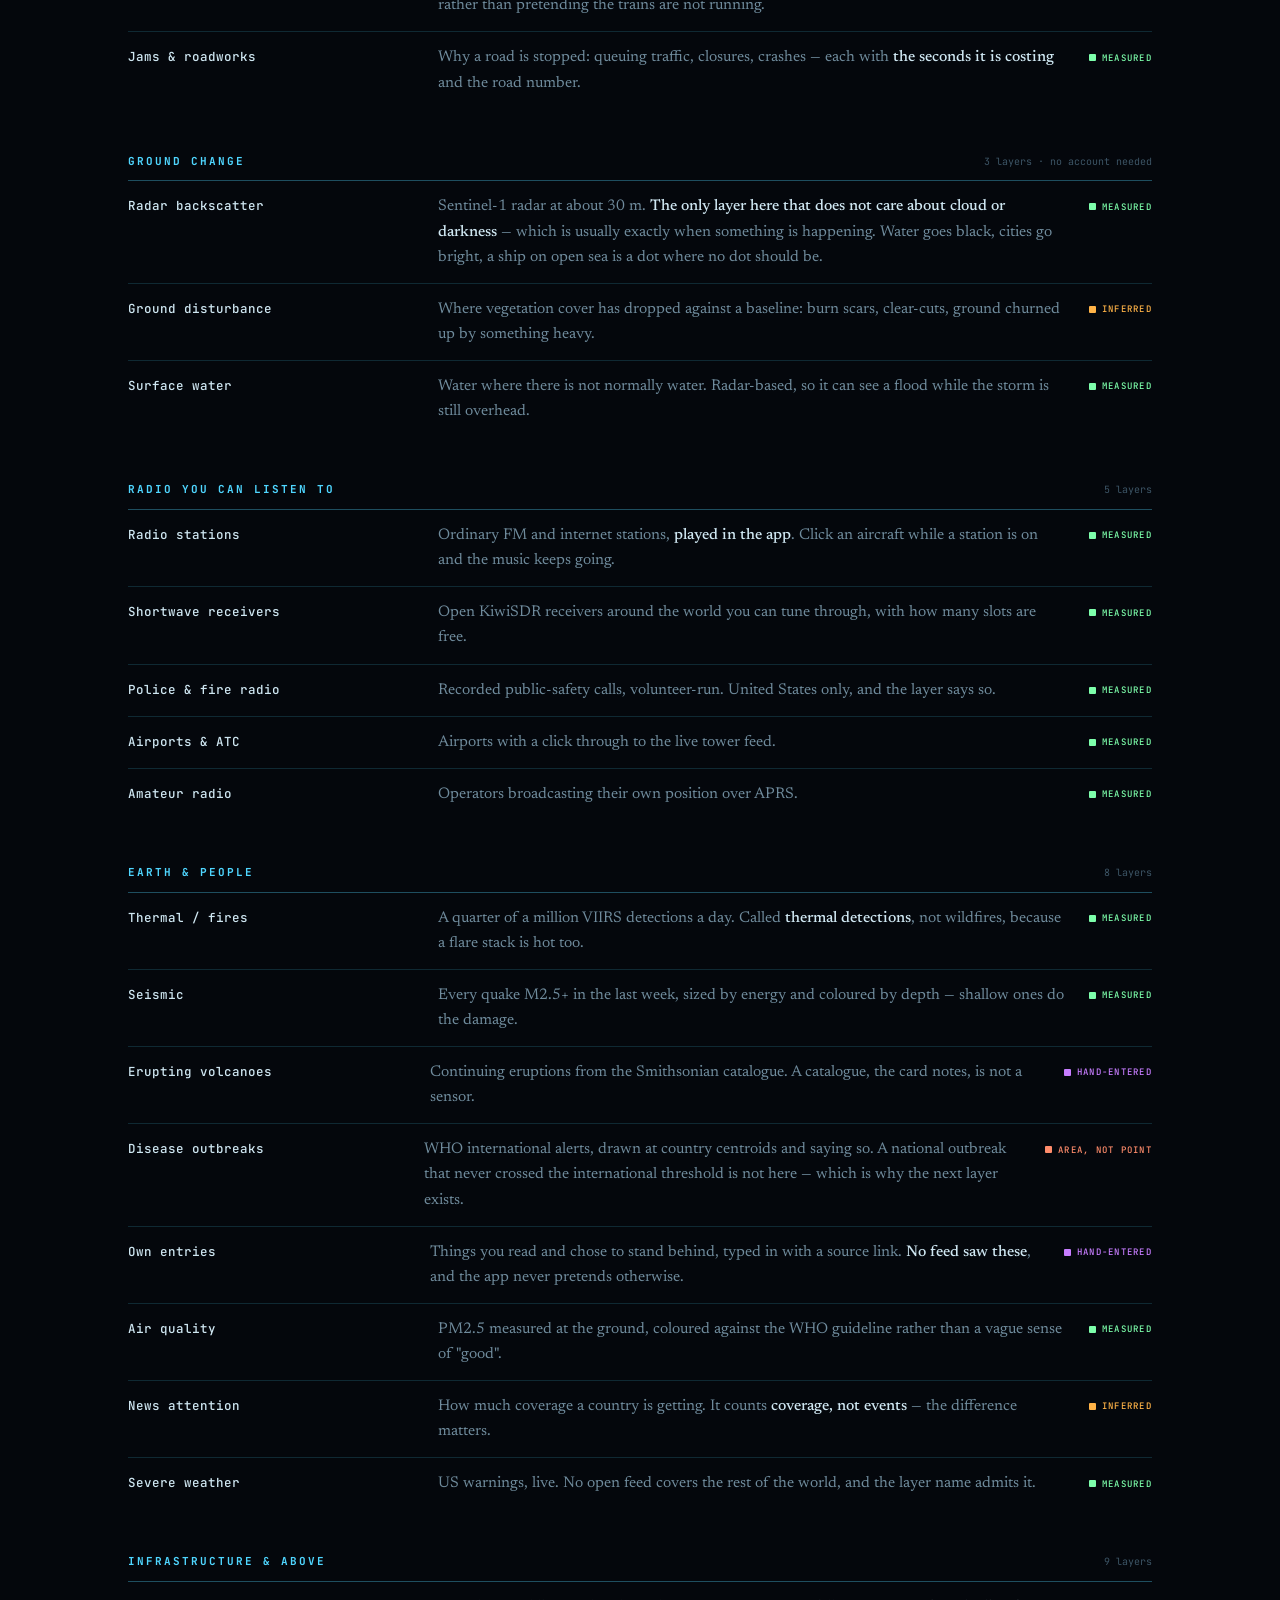
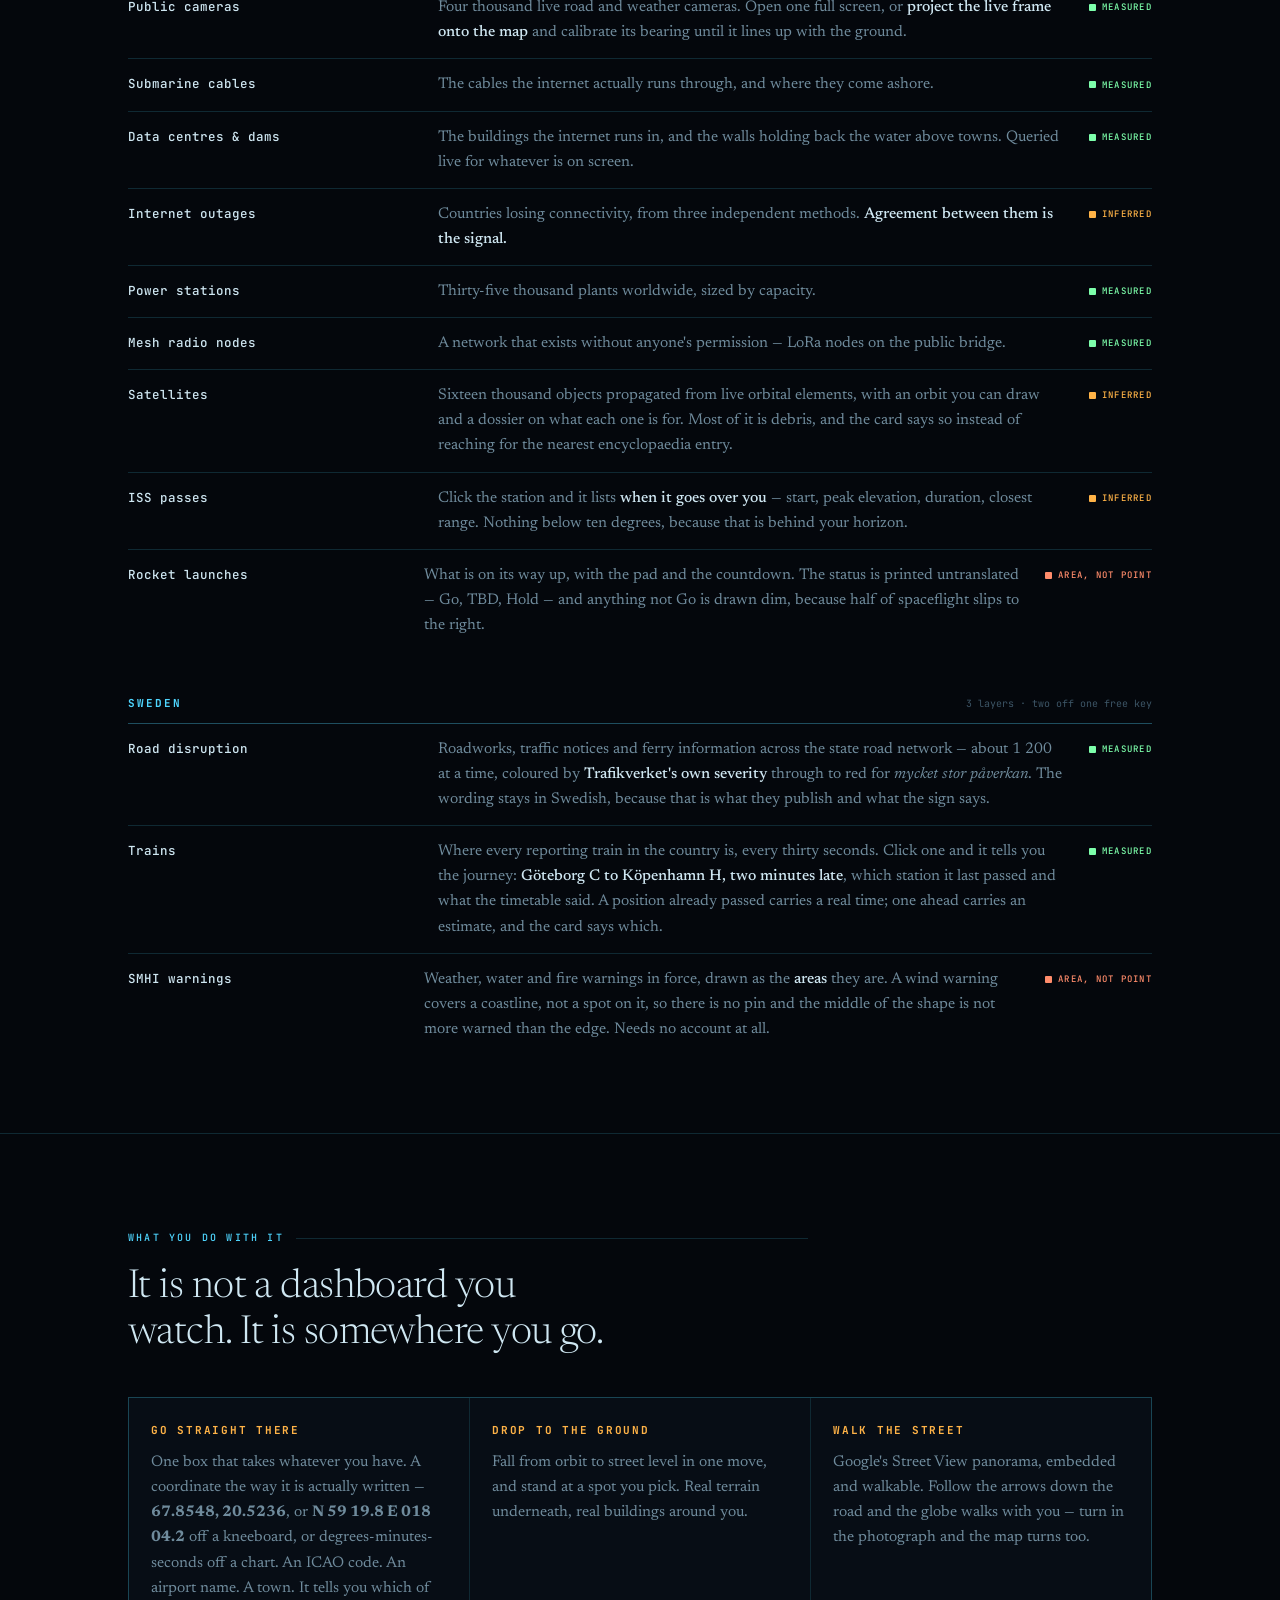
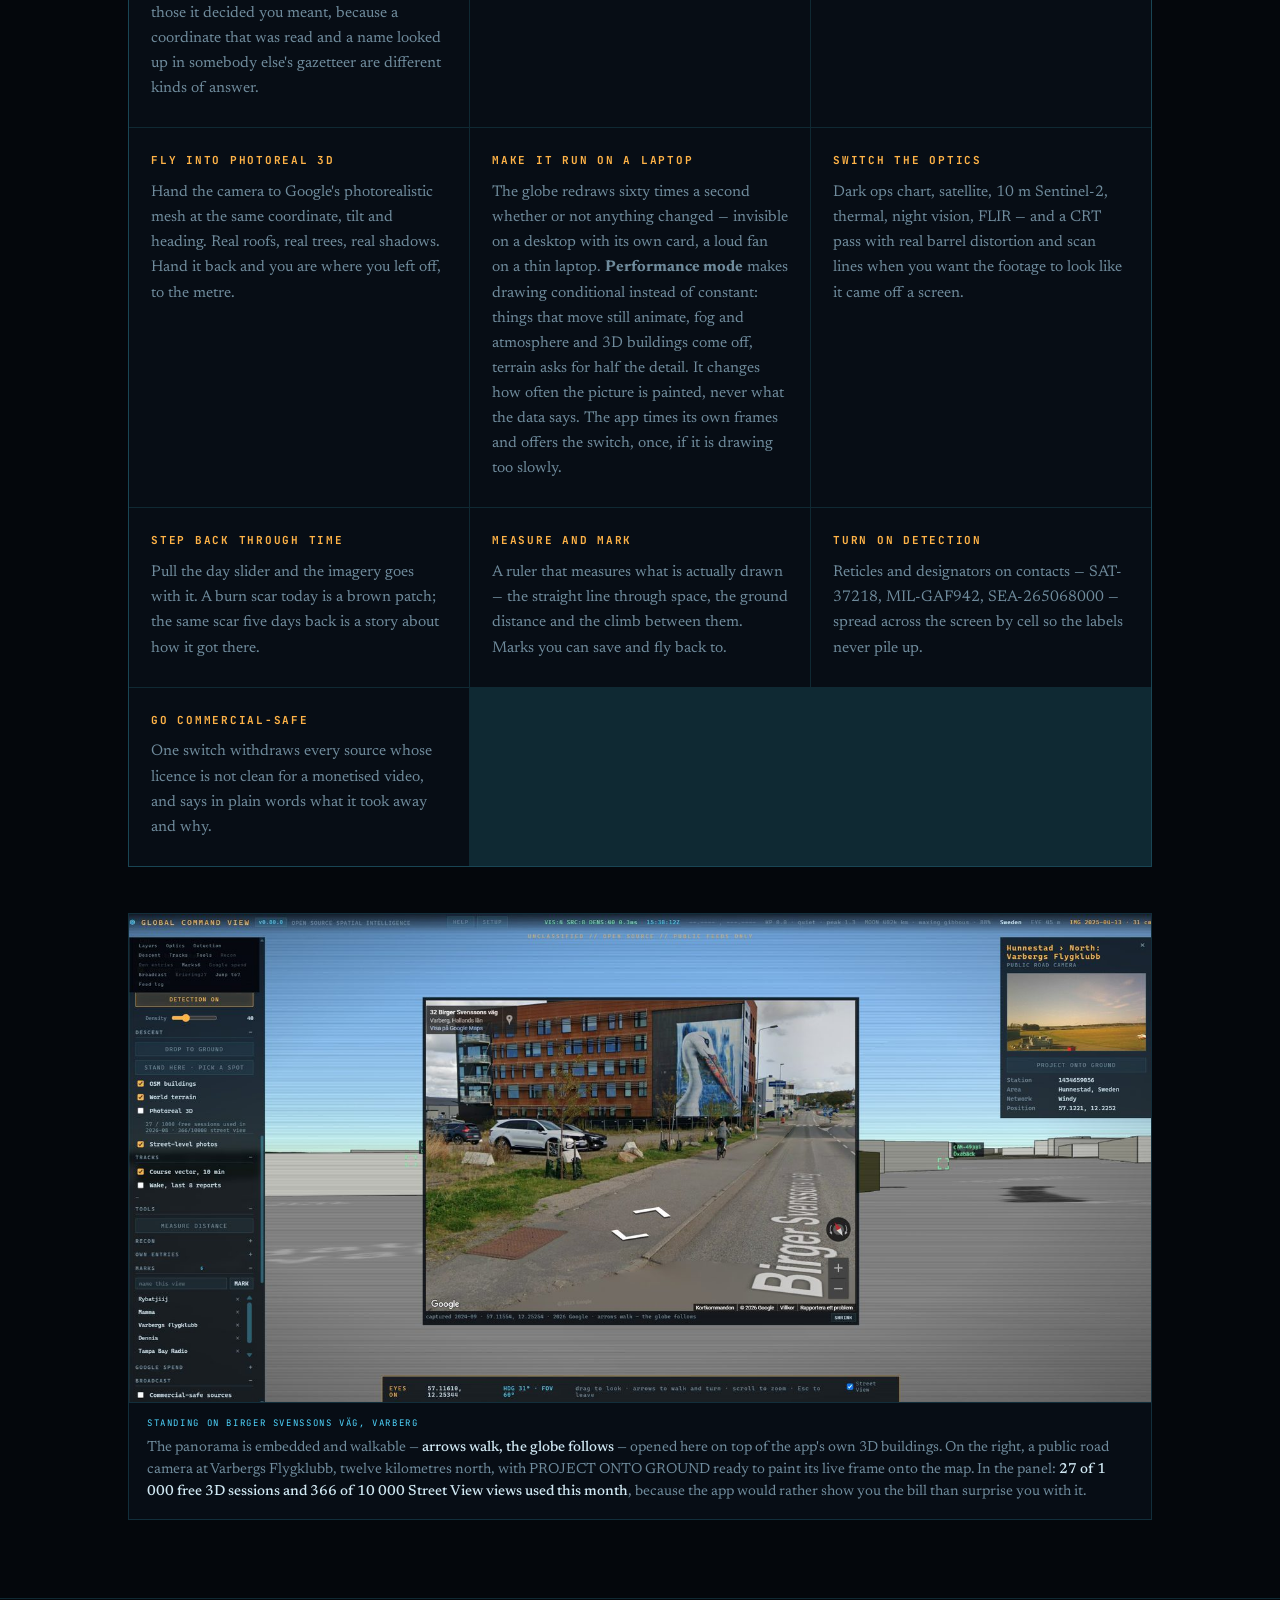
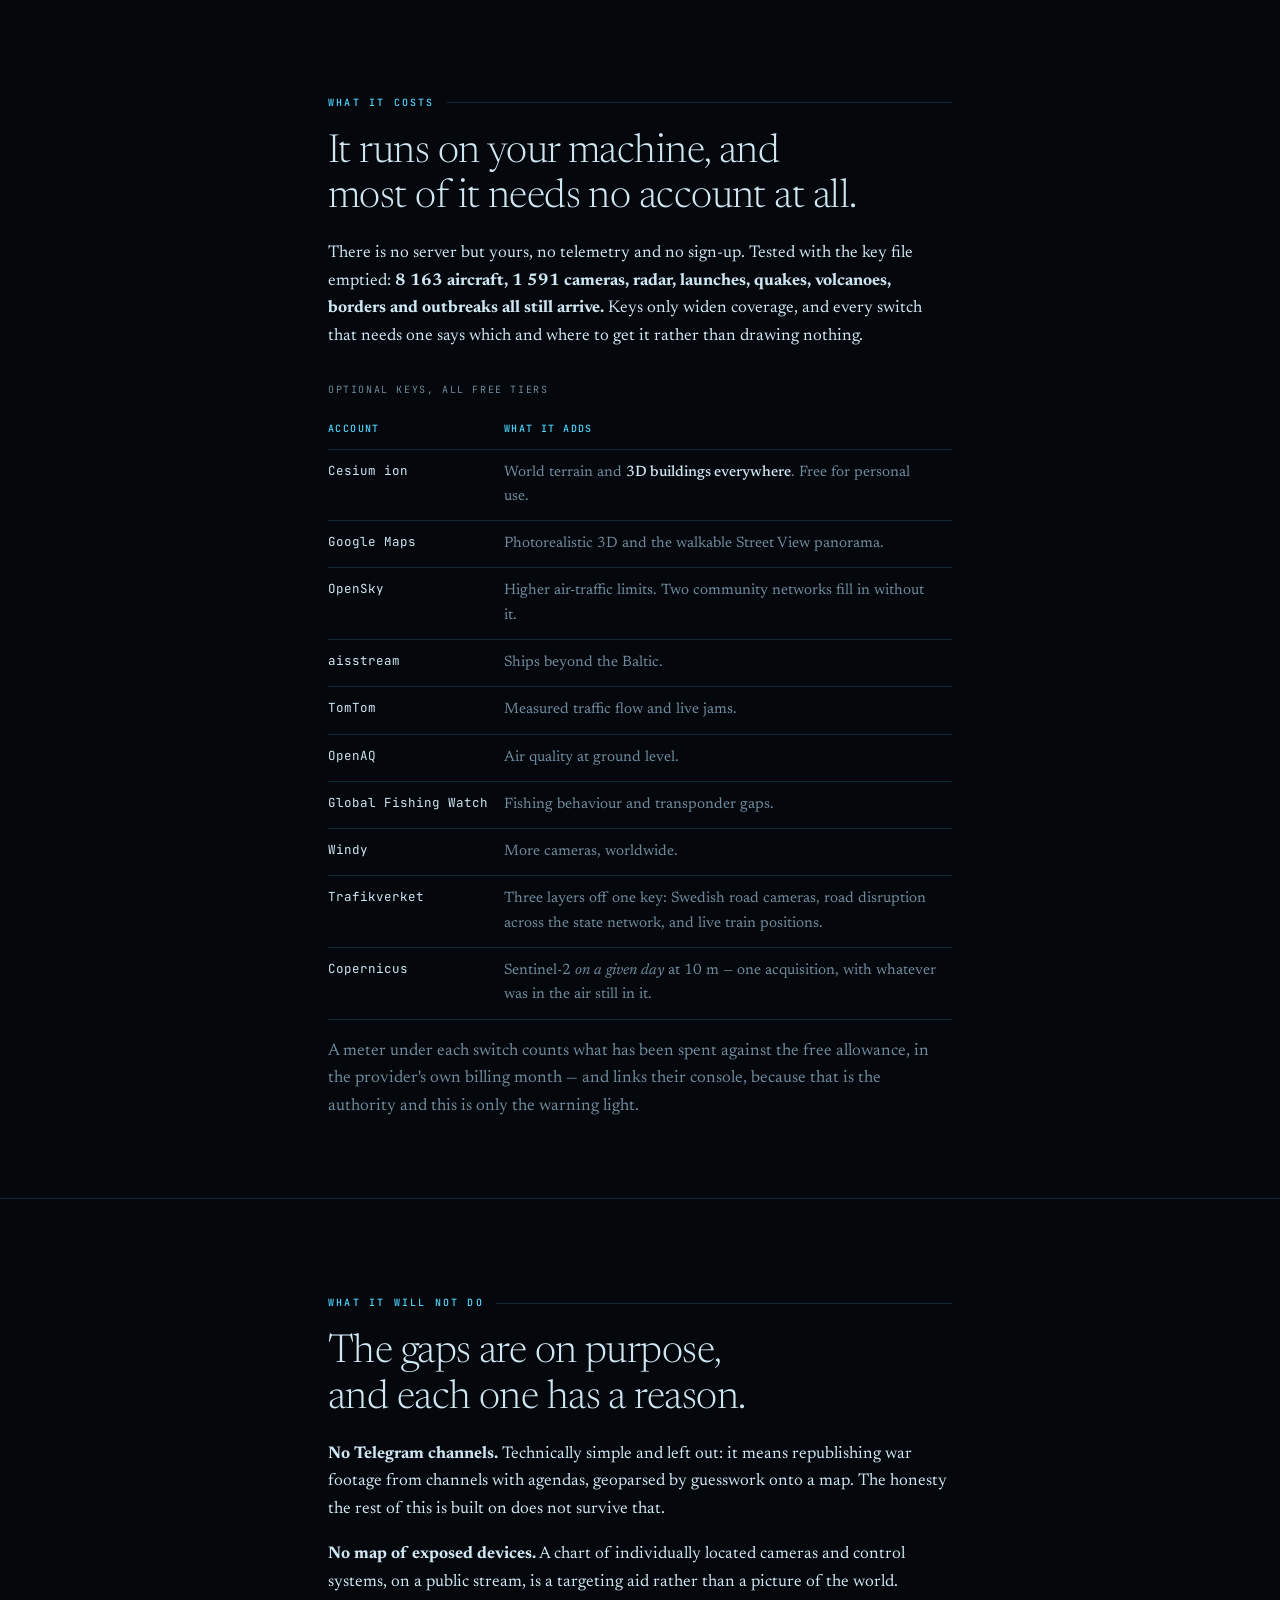
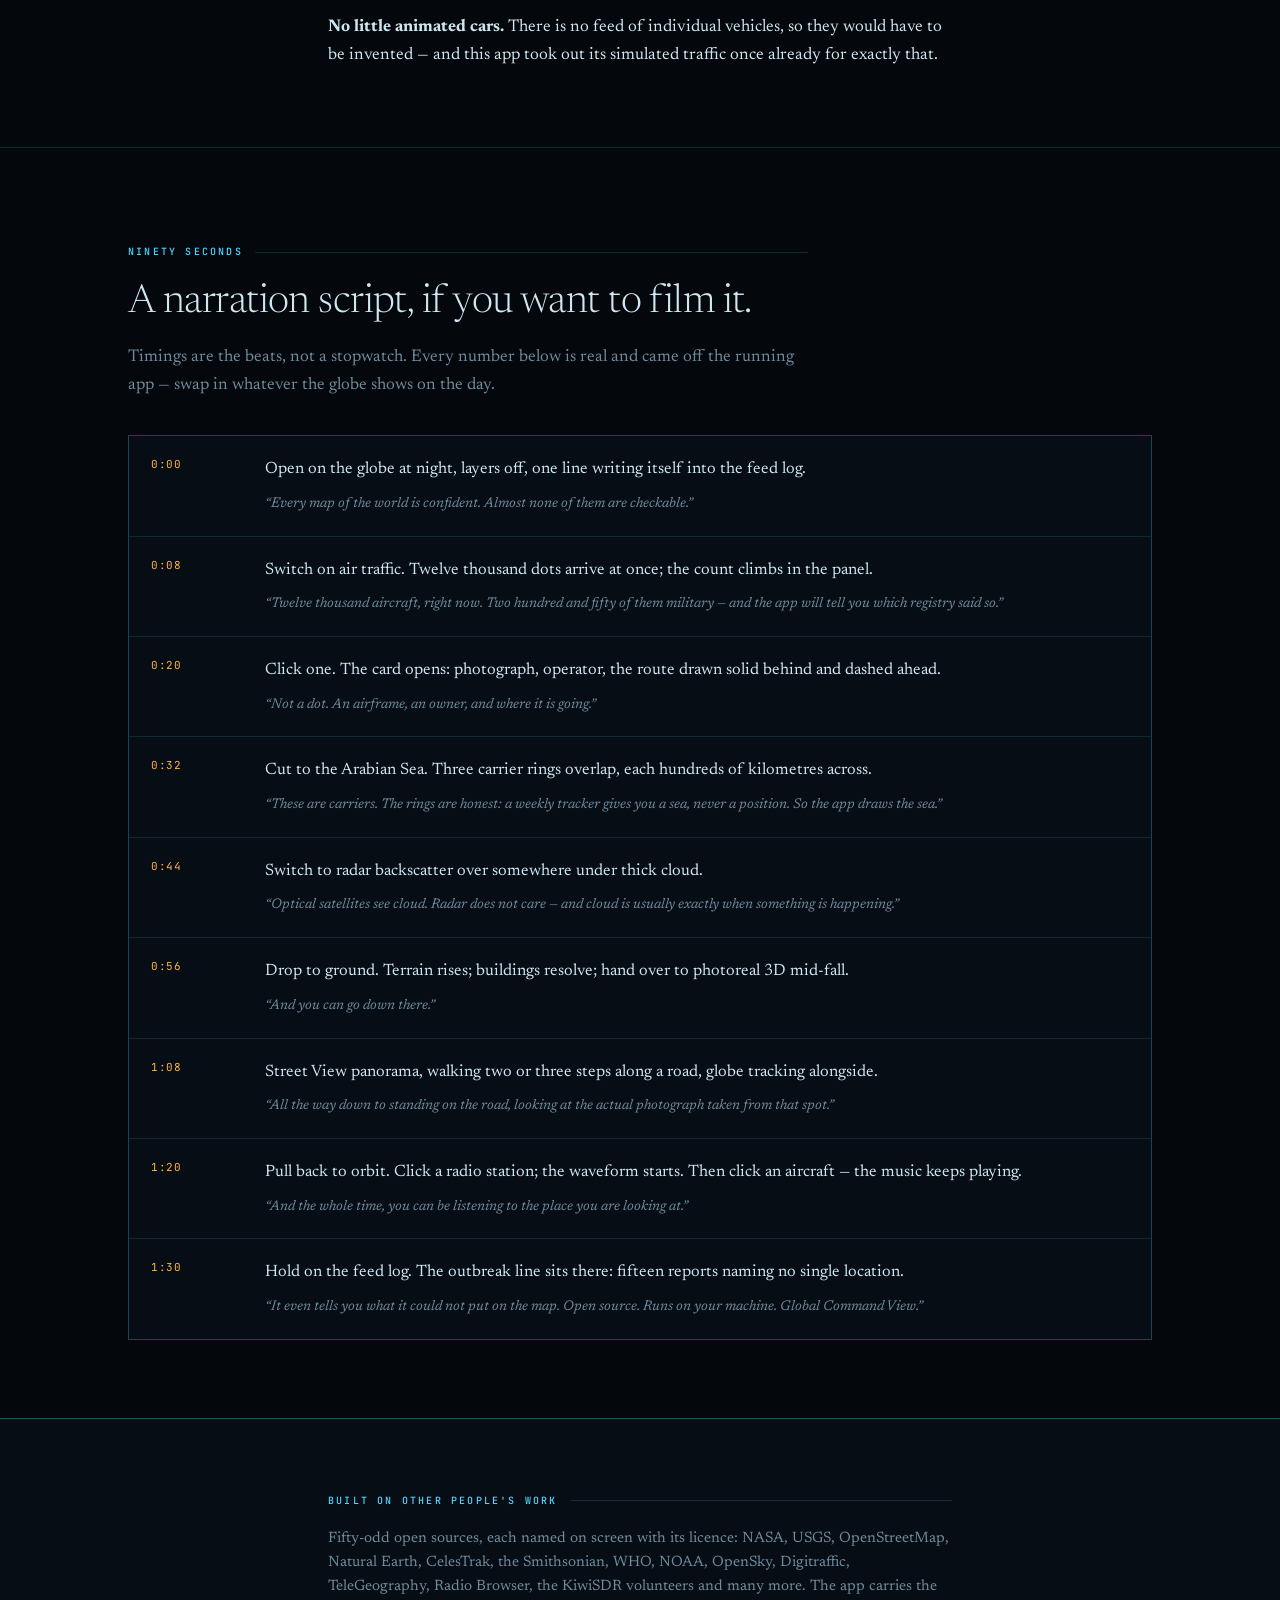
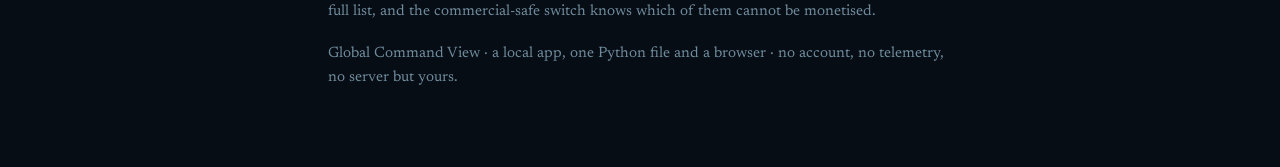
==== commit ea6eda59: "Bring the README and the HTML page up to the app Asked whether help, README and the HTML page were c" ====
--- a/Global Command View.html
+++ b/Global Command View.html
@@ -456,7 +456,7 @@
   <div class="wrap">
     <div class="col">
       <p class="eyebrow">What is on it</p>
-      <h2>Thirty-four layers, each one labelled by what kind of truth it is.</h2>
+      <h2>Thirty-seven layers, each one labelled by what kind of truth it is.</h2>
       <p>
         Everything starts switched off except names, borders and the public
         cameras — a layer that is off is not fetched at all. Turn on what you want
@@ -531,6 +531,16 @@
         <li><span class="row-name">Rocket launches</span><span class="row-what">What is on its way up, with the pad and the countdown. The status is printed untranslated — Go, TBD, Hold — and anything not Go is drawn dim, because half of spaceflight slips to the right.</span><span class="tag estimate">Area, not point</span></li>
       </ul>
     </div>
+
+    <div class="group">
+      <div class="group-head">
+        <h3>Sweden</h3><span>3 layers · two off one free key</span></div>
+      <ul class="rows">
+        <li><span class="row-name">Road disruption</span><span class="row-what">Roadworks, traffic notices and ferry information across the state road network — about 1 200 at a time, coloured by <b>Trafikverket's own severity</b> through to red for <i>mycket stor påverkan</i>. The wording stays in Swedish, because that is what they publish and what the sign says.</span><span class="tag measured">Measured</span></li>
+        <li><span class="row-name">Trains</span><span class="row-what">Where every reporting train in the country is, every thirty seconds. Click one and it tells you the journey: <b>Göteborg C to Köpenhamn H, two minutes late</b>, which station it last passed and what the timetable said. A position already passed carries a real time; one ahead carries an estimate, and the card says which.</span><span class="tag measured">Measured</span></li>
+        <li><span class="row-name">SMHI warnings</span><span class="row-what">Weather, water and fire warnings in force, drawn as the <b>areas</b> they are. A wind warning covers a coastline, not a spot on it, so there is no pin and the middle of the shape is not more warned than the edge. Needs no account at all.</span><span class="tag estimate">Area, not point</span></li>
+      </ul>
+    </div>
   </div>
 </section>
 
@@ -543,6 +553,10 @@
 
     <div class="verbs">
       <div class="verb">
+        <h4>Go straight there</h4>
+        <p>One box that takes whatever you have. A coordinate the way it is actually written — <b>67.8548, 20.5236</b>, or <b>N 59 19.8 E 018 04.2</b> off a kneeboard, or degrees-minutes-seconds off a chart. An ICAO code. An airport name. A town. It tells you which of those it decided you meant, because a coordinate that was read and a name looked up in somebody else's gazetteer are different kinds of answer.</p>
+      </div>
+      <div class="verb">
         <h4>Drop to the ground</h4>
         <p>Fall from orbit to street level in one move, and stand at a spot you pick. Real terrain underneath, real buildings around you.</p>
       </div>
@@ -553,6 +567,10 @@
       <div class="verb">
         <h4>Fly into photoreal 3D</h4>
         <p>Hand the camera to Google's photorealistic mesh at the same coordinate, tilt and heading. Real roofs, real trees, real shadows. Hand it back and you are where you left off, to the metre.</p>
+      </div>
+      <div class="verb">
+        <h4>Make it run on a laptop</h4>
+        <p>The globe redraws sixty times a second whether or not anything changed — invisible on a desktop with its own card, a loud fan on a thin laptop. <b>Performance mode</b> makes drawing conditional instead of constant: things that move still animate, fog and atmosphere and 3D buildings come off, terrain asks for half the detail. It changes how often the picture is painted, never what the data says. The app times its own frames and offers the switch, once, if it is drawing too slowly.</p>
       </div>
       <div class="verb">
         <h4>Switch the optics</h4>
@@ -621,7 +639,9 @@
           <tr><td>TomTom</td><td>Measured traffic flow and live jams.</td></tr>
           <tr><td>OpenAQ</td><td>Air quality at ground level.</td></tr>
           <tr><td>Global Fishing Watch</td><td>Fishing behaviour and transponder gaps.</td></tr>
-          <tr><td>Windy · Trafikverket</td><td>More cameras: worldwide, and Swedish roads.</td></tr>
+          <tr><td>Windy</td><td>More cameras, worldwide.</td></tr>
+            <tr><td>Trafikverket</td><td>Three layers off one key: Swedish road cameras, road disruption across the state network, and live train positions.</td></tr>
+            <tr><td>Copernicus</td><td>Sentinel-2 <i>on a given day</i> at 10 m — one acquisition, with whatever was in the air still in it.</td></tr>
         </tbody>
       </table>
     </div>
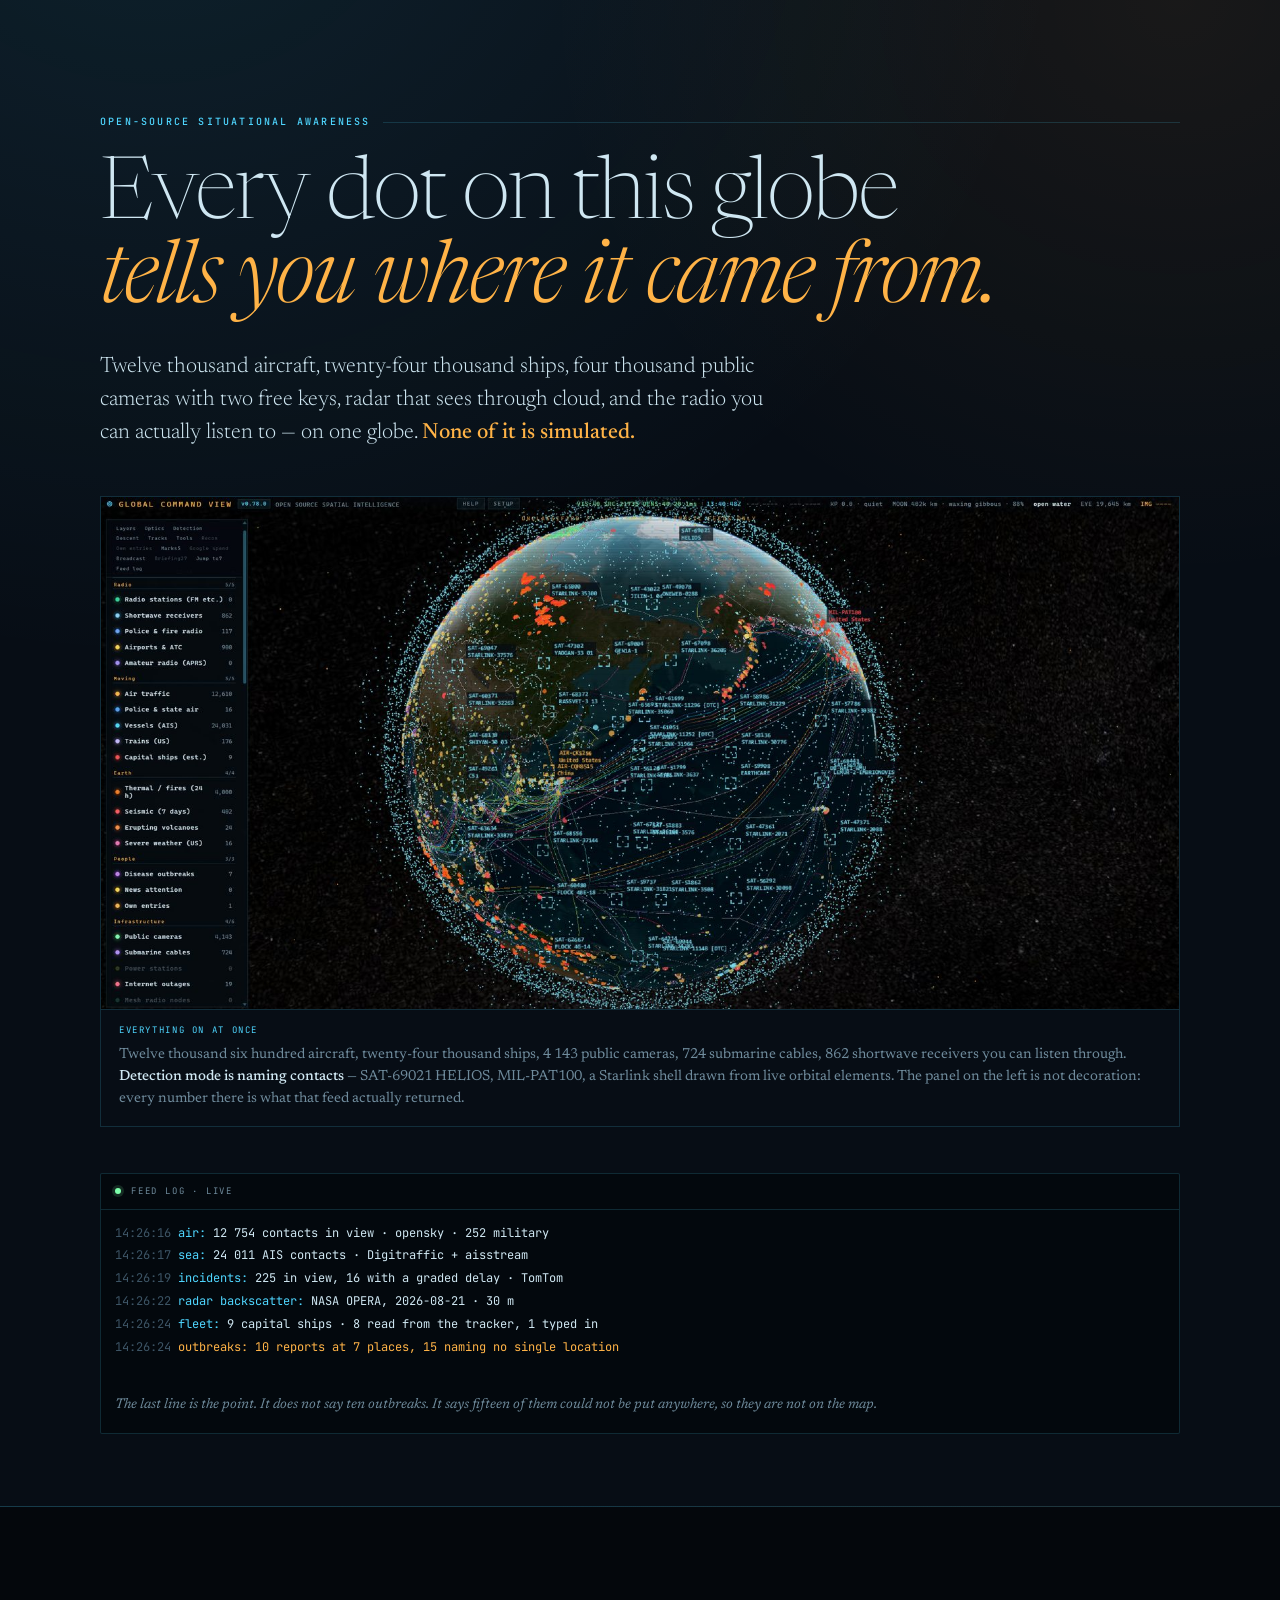
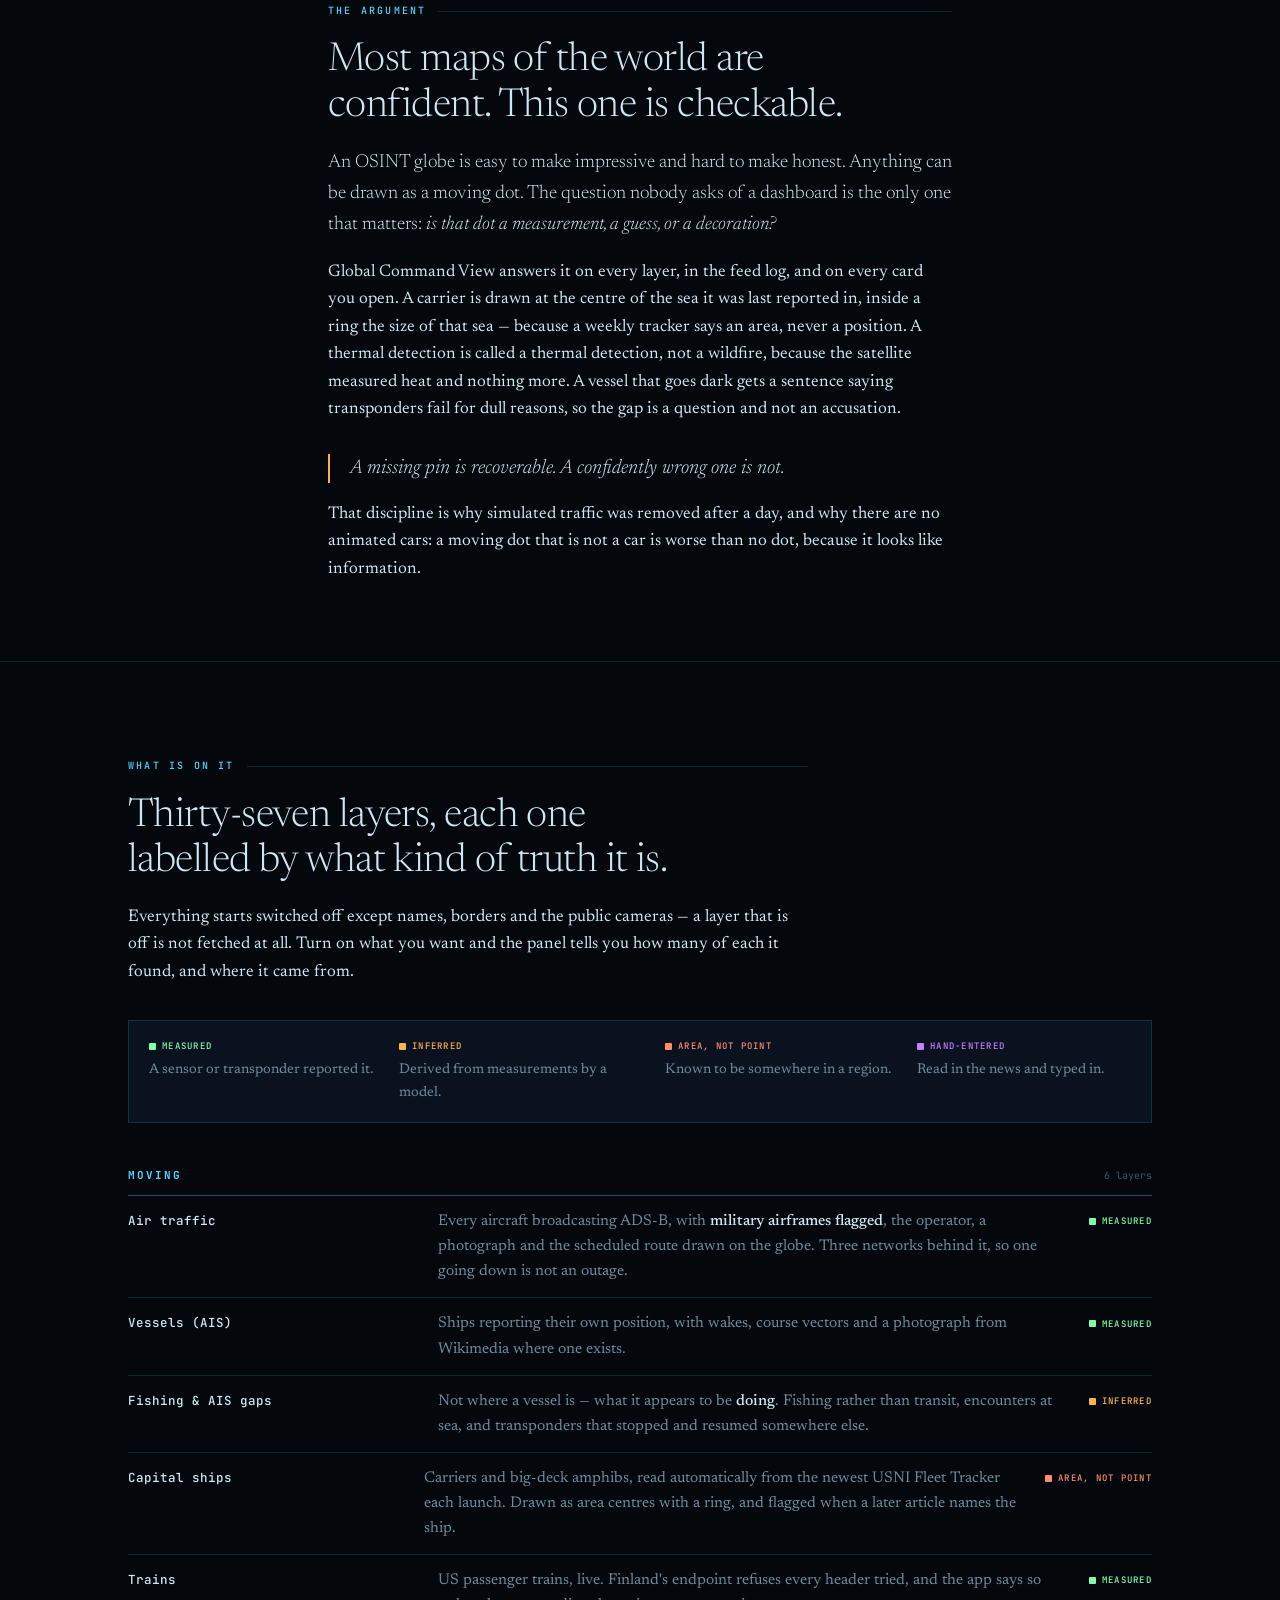
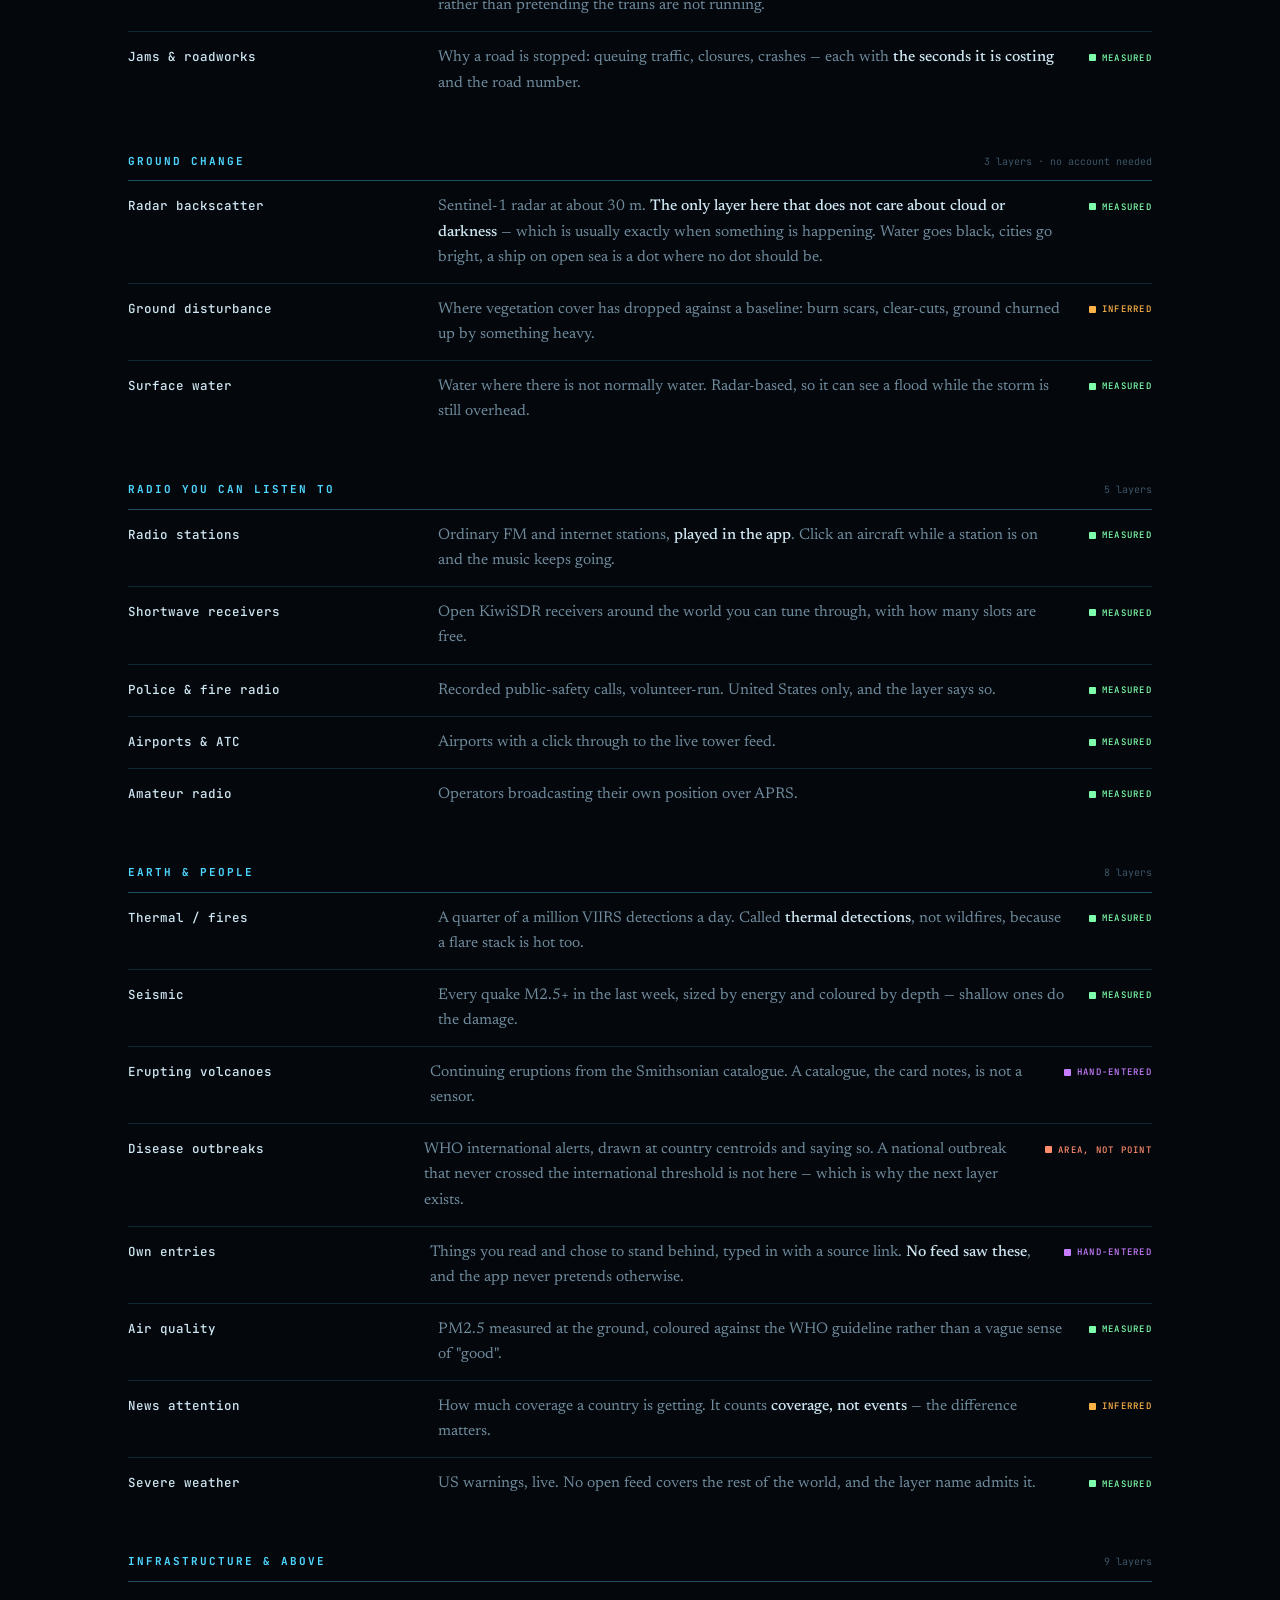
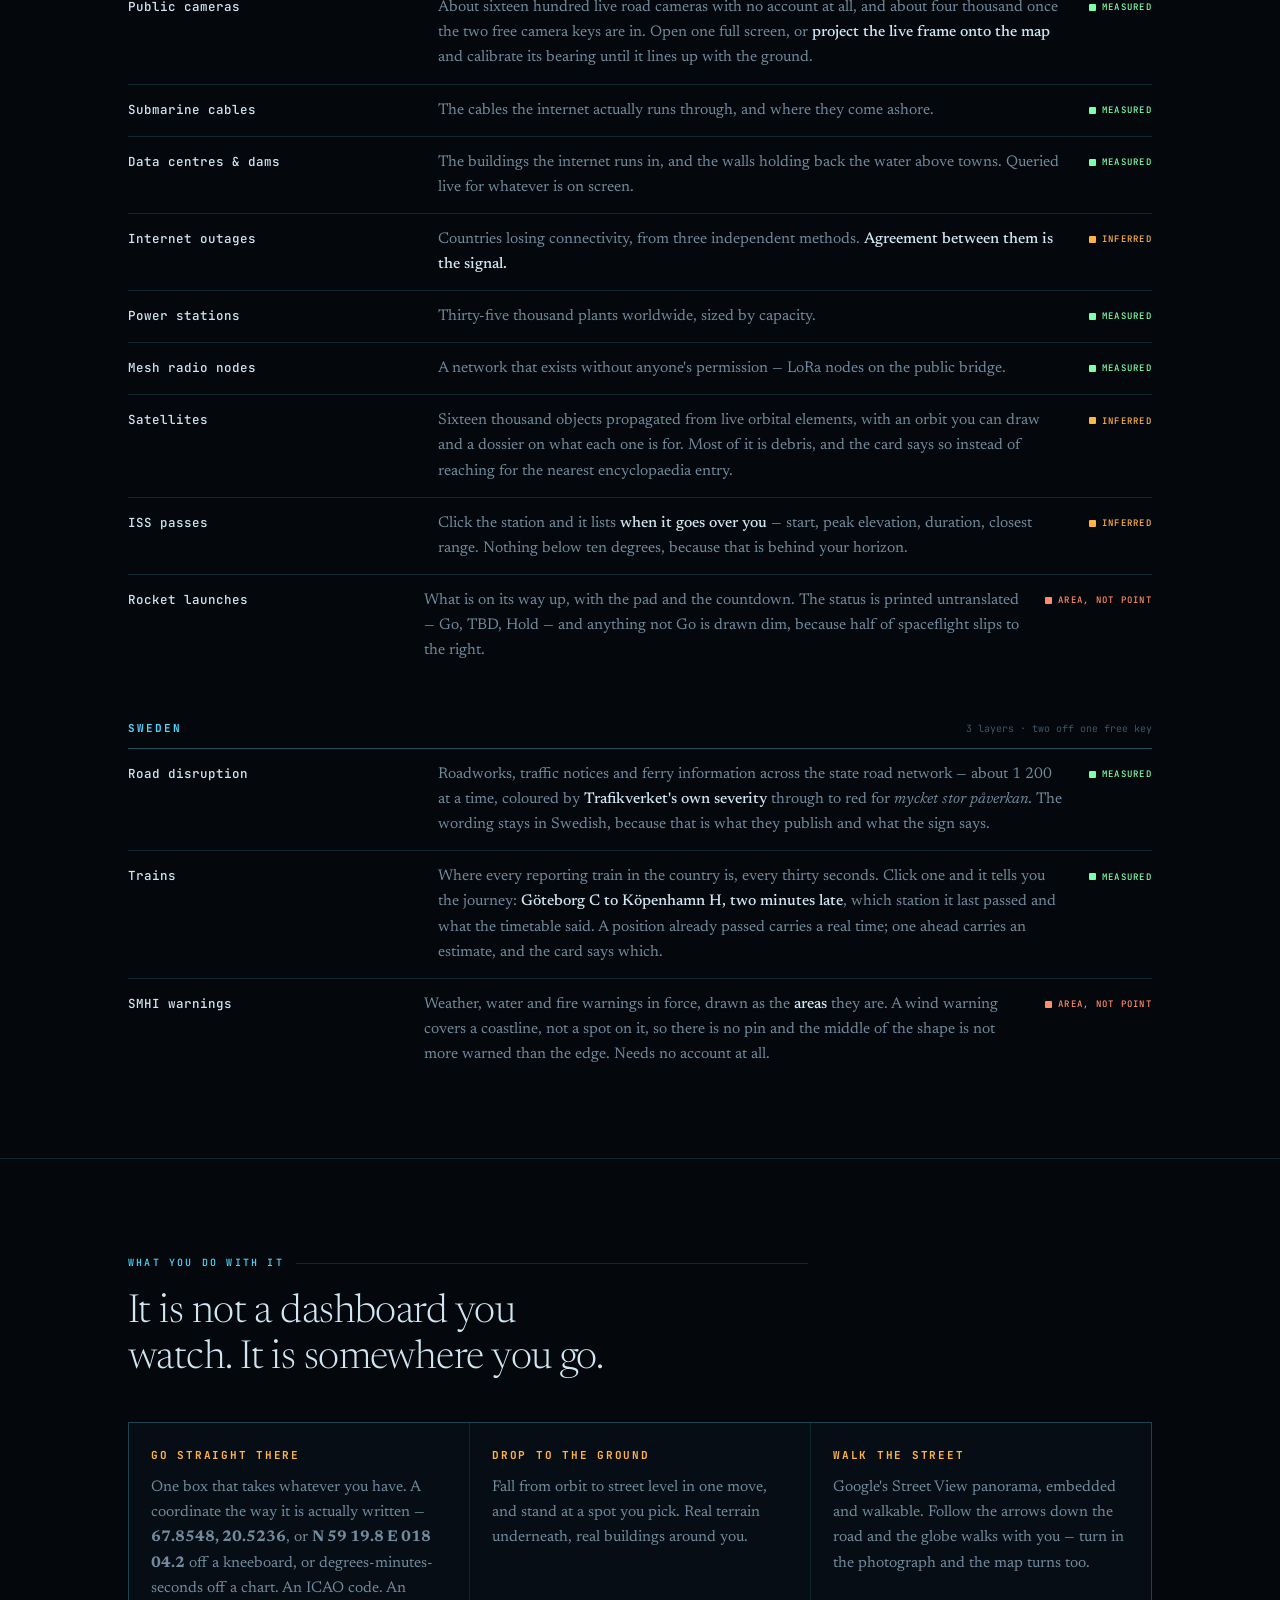
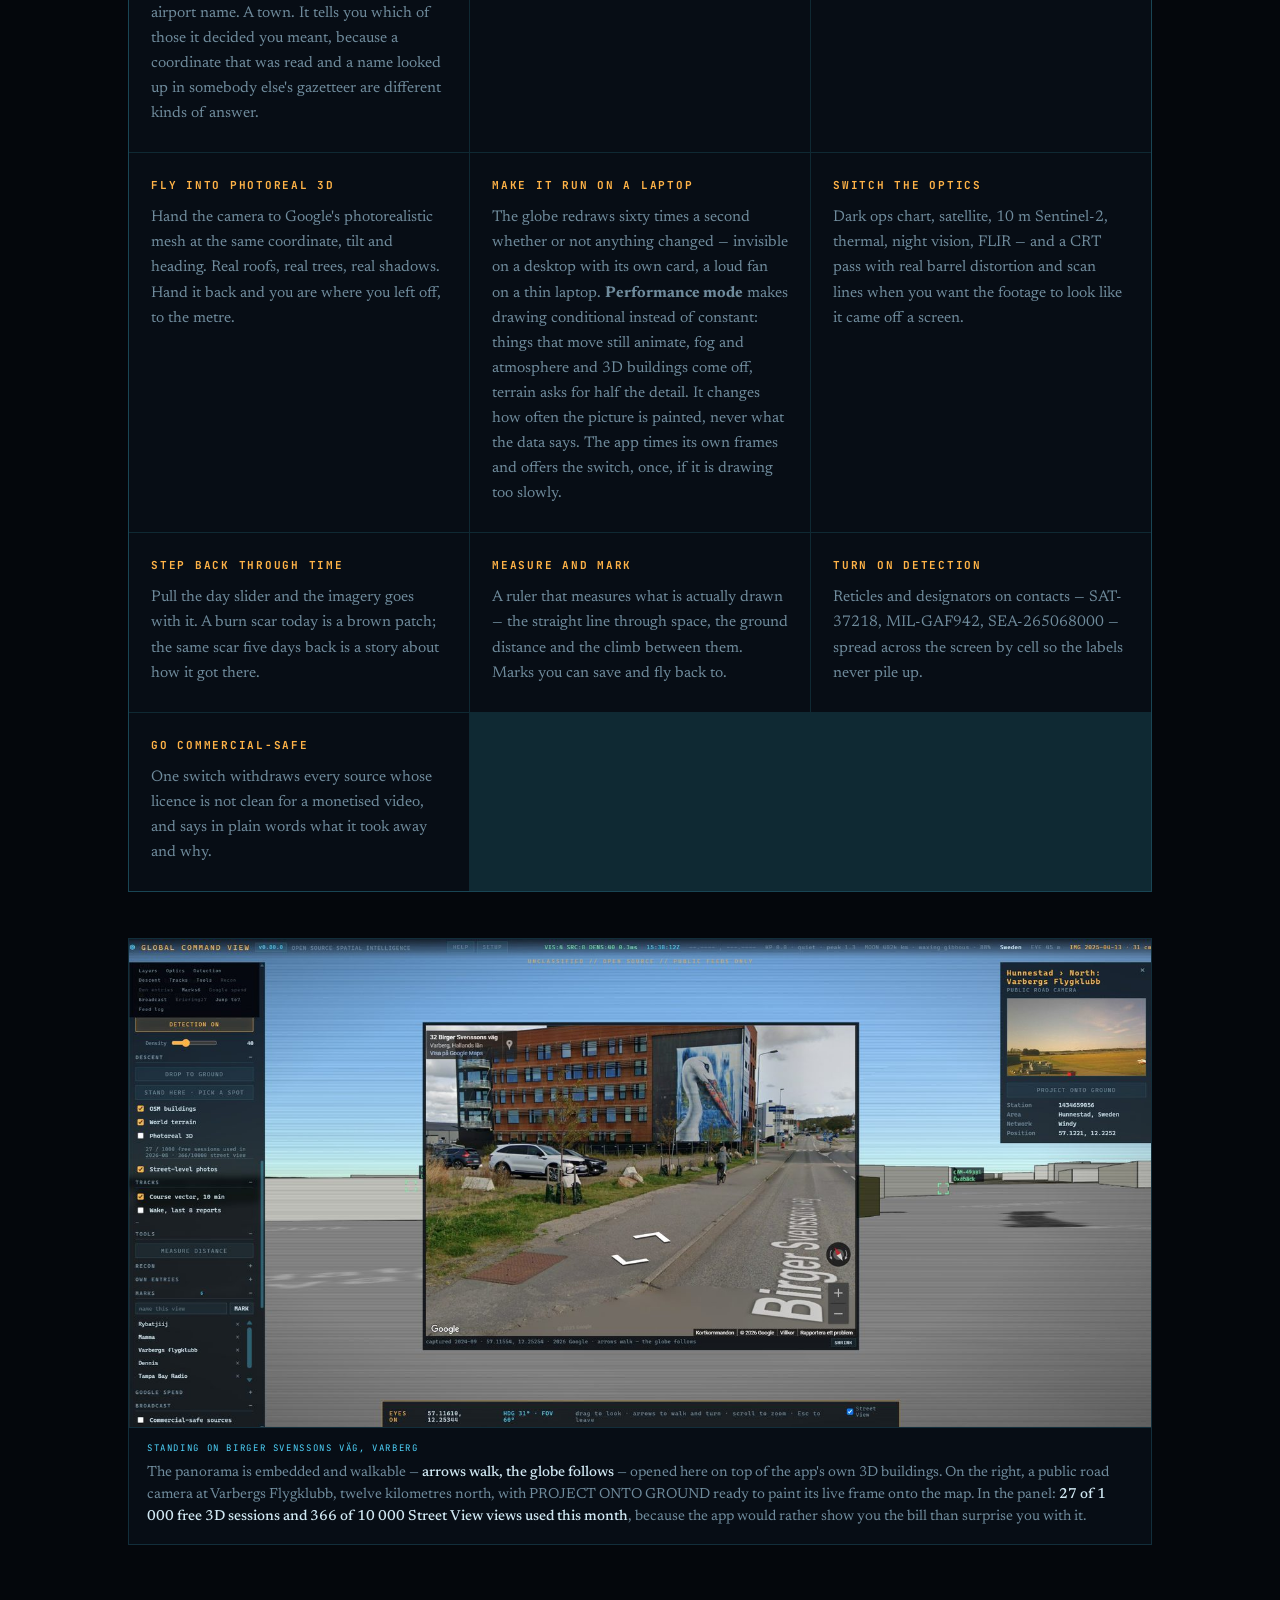
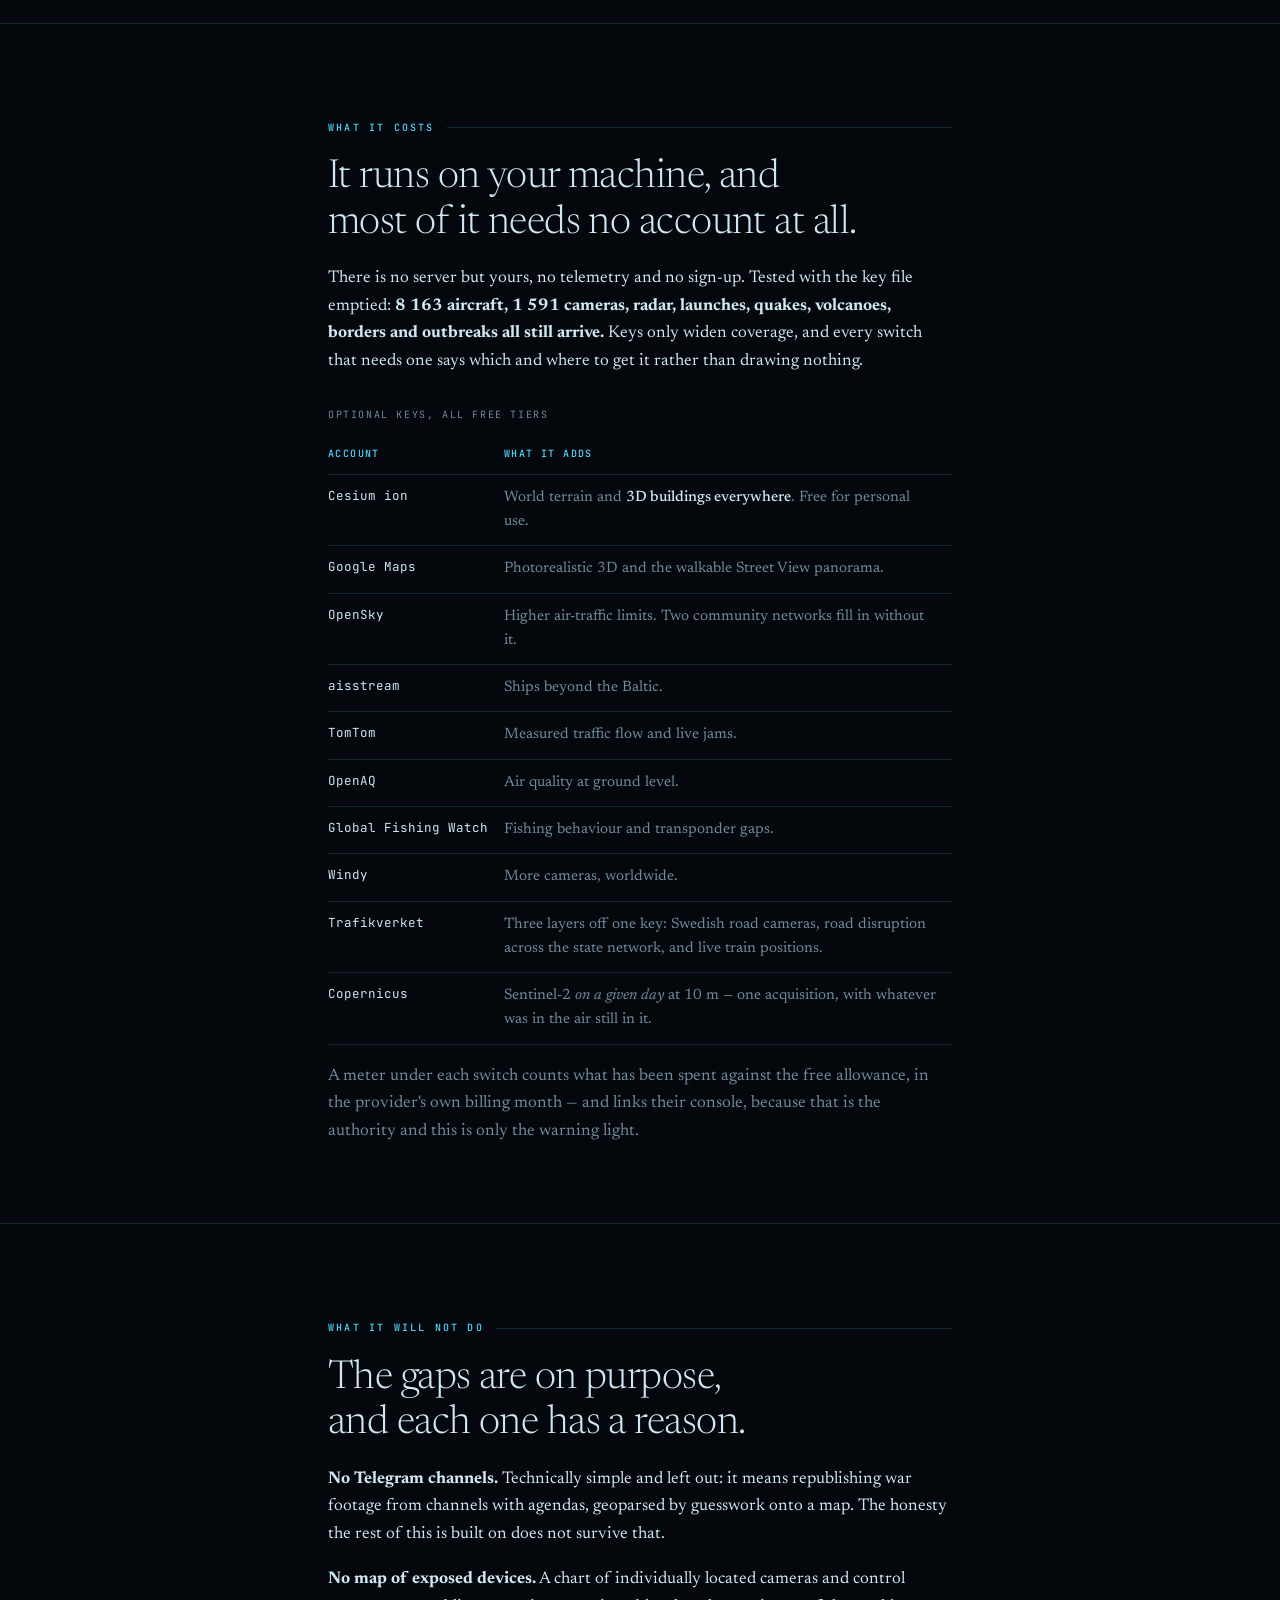
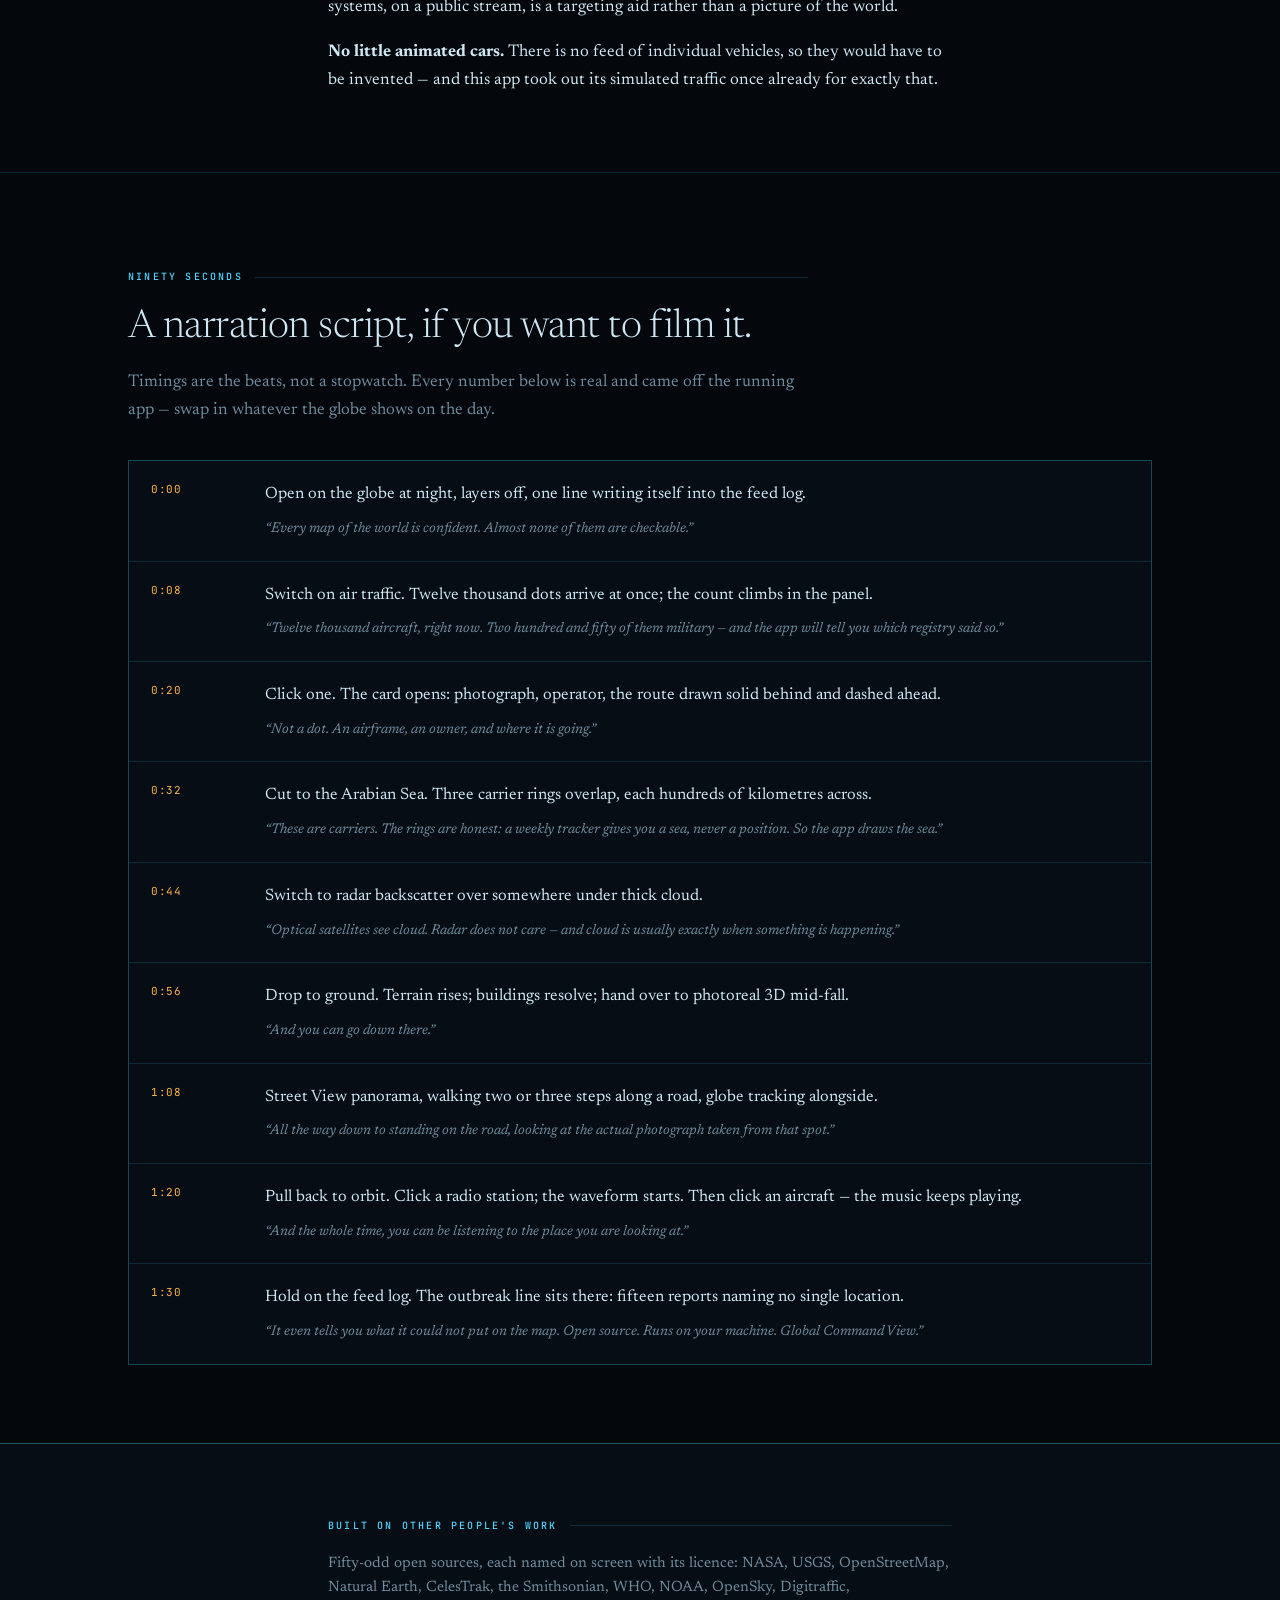
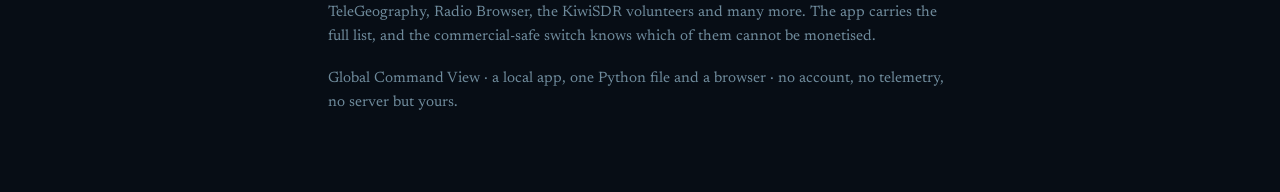
==== commit c202bdab: "The welcome page overclaimed on its first line It said Public cameras gives you four thousand straig" ====
--- a/Global Command View.html
+++ b/Global Command View.html
@@ -381,8 +381,7 @@
     <p class="eyebrow">Open-source situational awareness</p>
     <h1>Every dot on this globe <em>tells you where it came from.</em></h1>
     <p class="standfirst">
-      Twelve thousand aircraft, twenty-four thousand ships, four thousand public
-      cameras, radar that sees through cloud, and the radio you can actually
+      Twelve thousand aircraft, twenty-four thousand ships, four thousand public cameras with two free keys, radar that sees through cloud, and the radio you can actually
       listen to — on one globe. <strong>None of it is simulated.</strong>
     </p>
 
@@ -520,7 +519,7 @@
     <div class="group">
       <div class="group-head"><h3>Infrastructure &amp; above</h3><span>9 layers</span></div>
       <ul class="rows">
-        <li><span class="row-name">Public cameras</span><span class="row-what">Four thousand live road and weather cameras. Open one full screen, or <b>project the live frame onto the map</b> and calibrate its bearing until it lines up with the ground.</span><span class="tag measured">Measured</span></li>
+        <li><span class="row-name">Public cameras</span><span class="row-what">About sixteen hundred live road cameras with no account at all, and about four thousand once the two free camera keys are in. Open one full screen, or <b>project the live frame onto the map</b> and calibrate its bearing until it lines up with the ground.</span><span class="tag measured">Measured</span></li>
         <li><span class="row-name">Submarine cables</span><span class="row-what">The cables the internet actually runs through, and where they come ashore.</span><span class="tag measured">Measured</span></li>
         <li><span class="row-name">Data centres &amp; dams</span><span class="row-what">The buildings the internet runs in, and the walls holding back the water above towns. Queried live for whatever is on screen.</span><span class="tag measured">Measured</span></li>
         <li><span class="row-name">Internet outages</span><span class="row-what">Countries losing connectivity, from three independent methods. <b>Agreement between them is the signal.</b></span><span class="tag inferred">Inferred</span></li>
